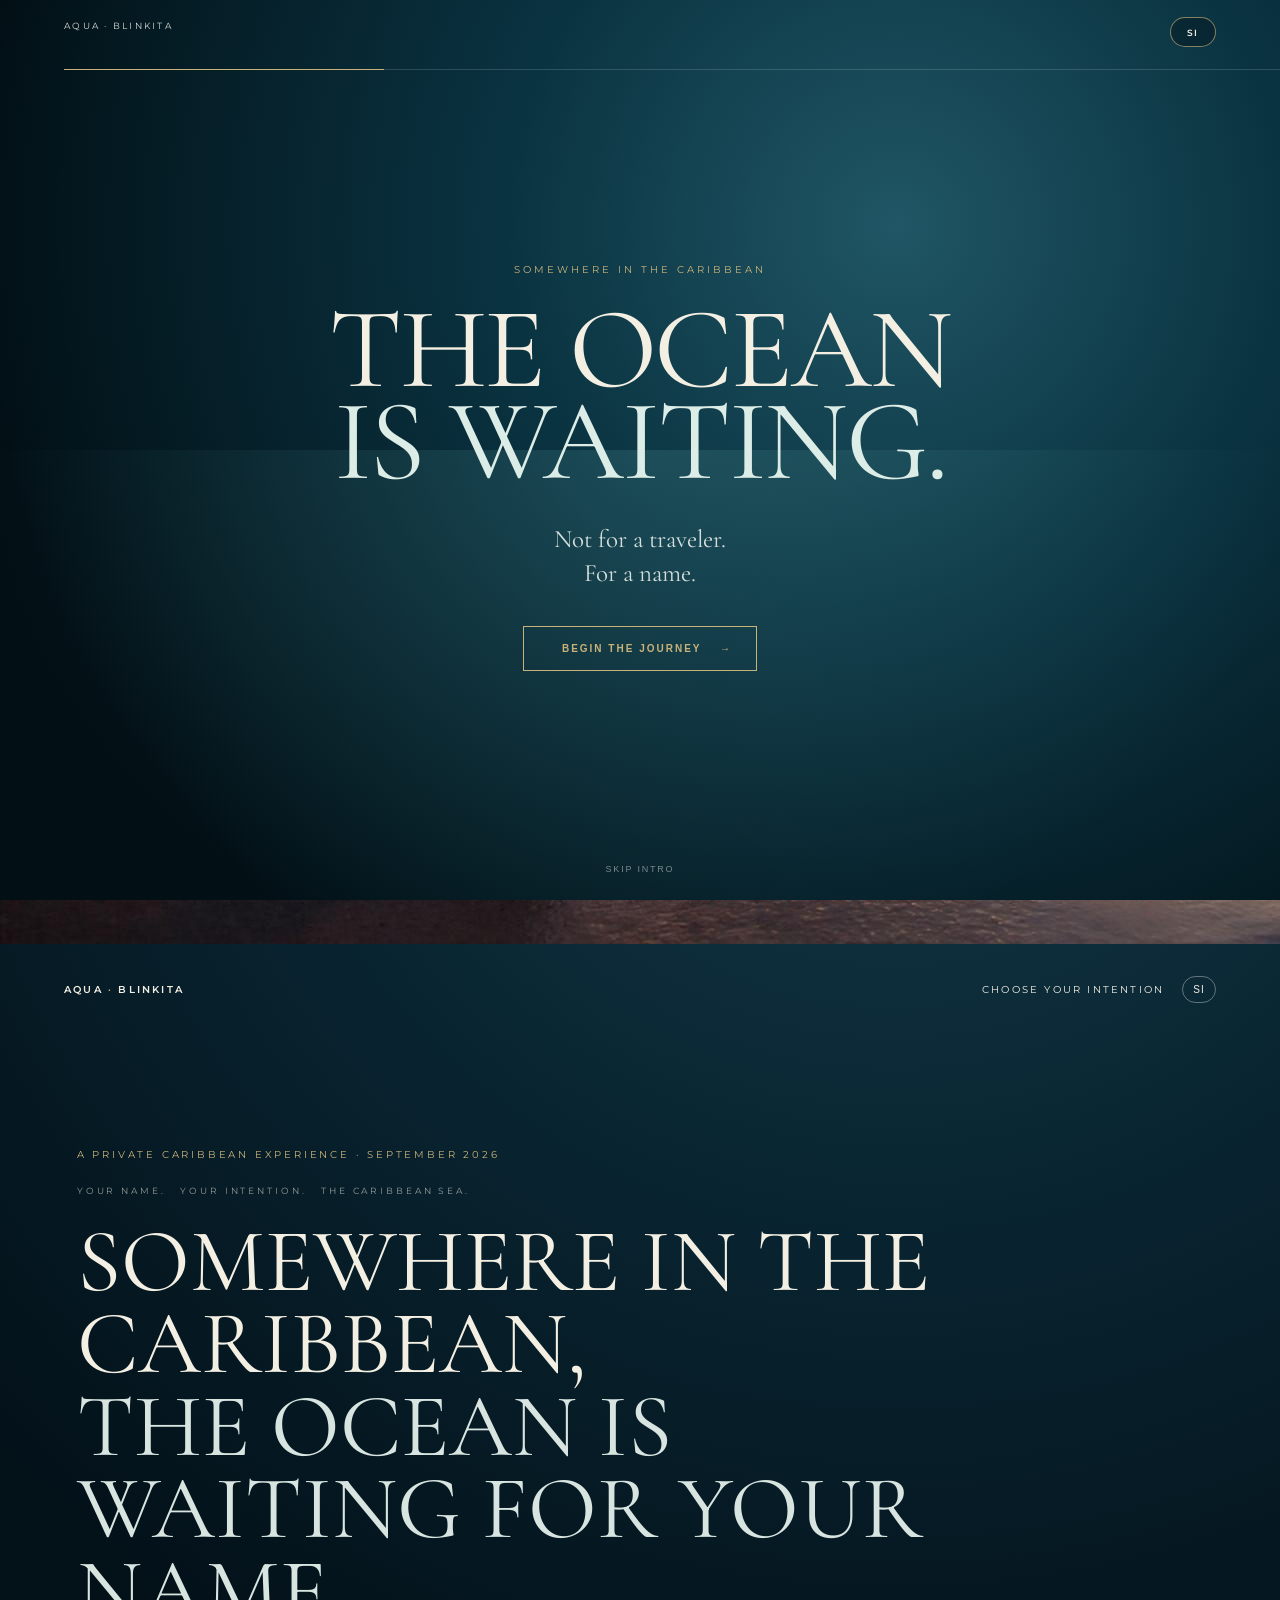
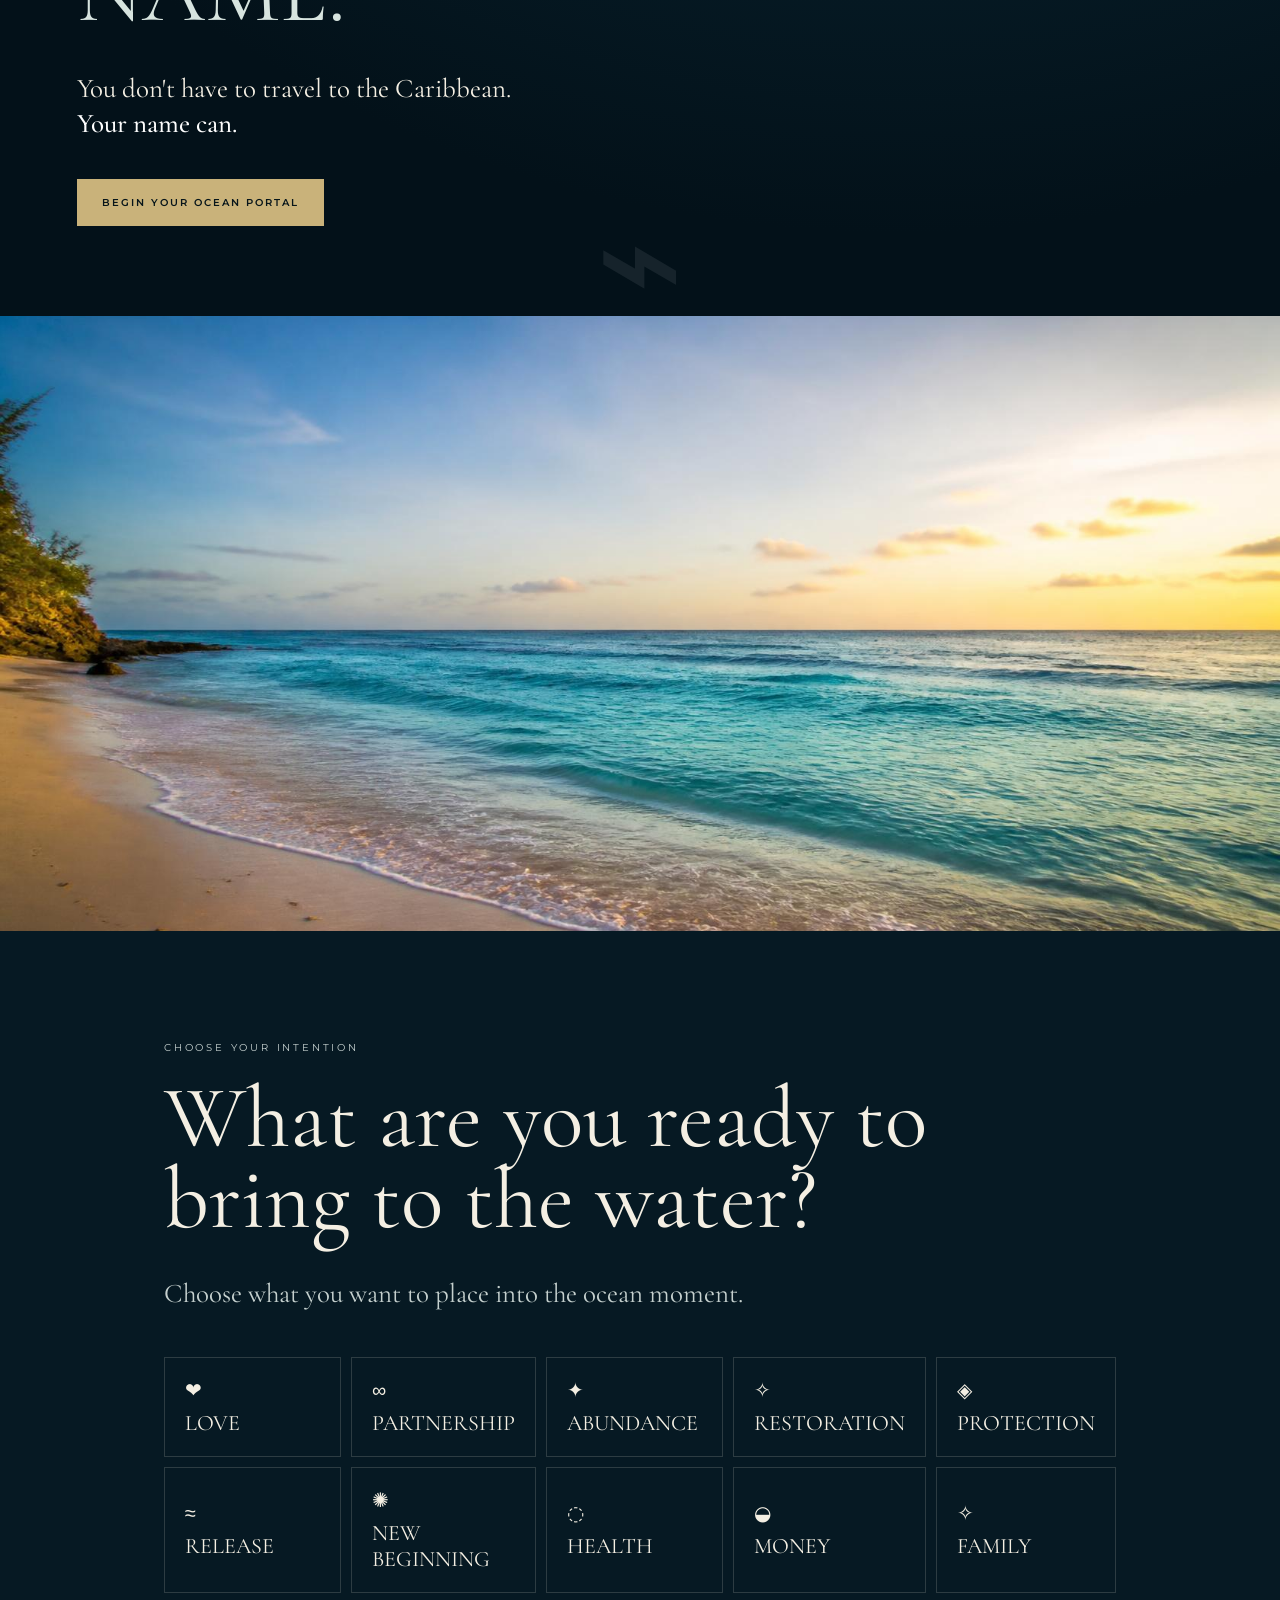
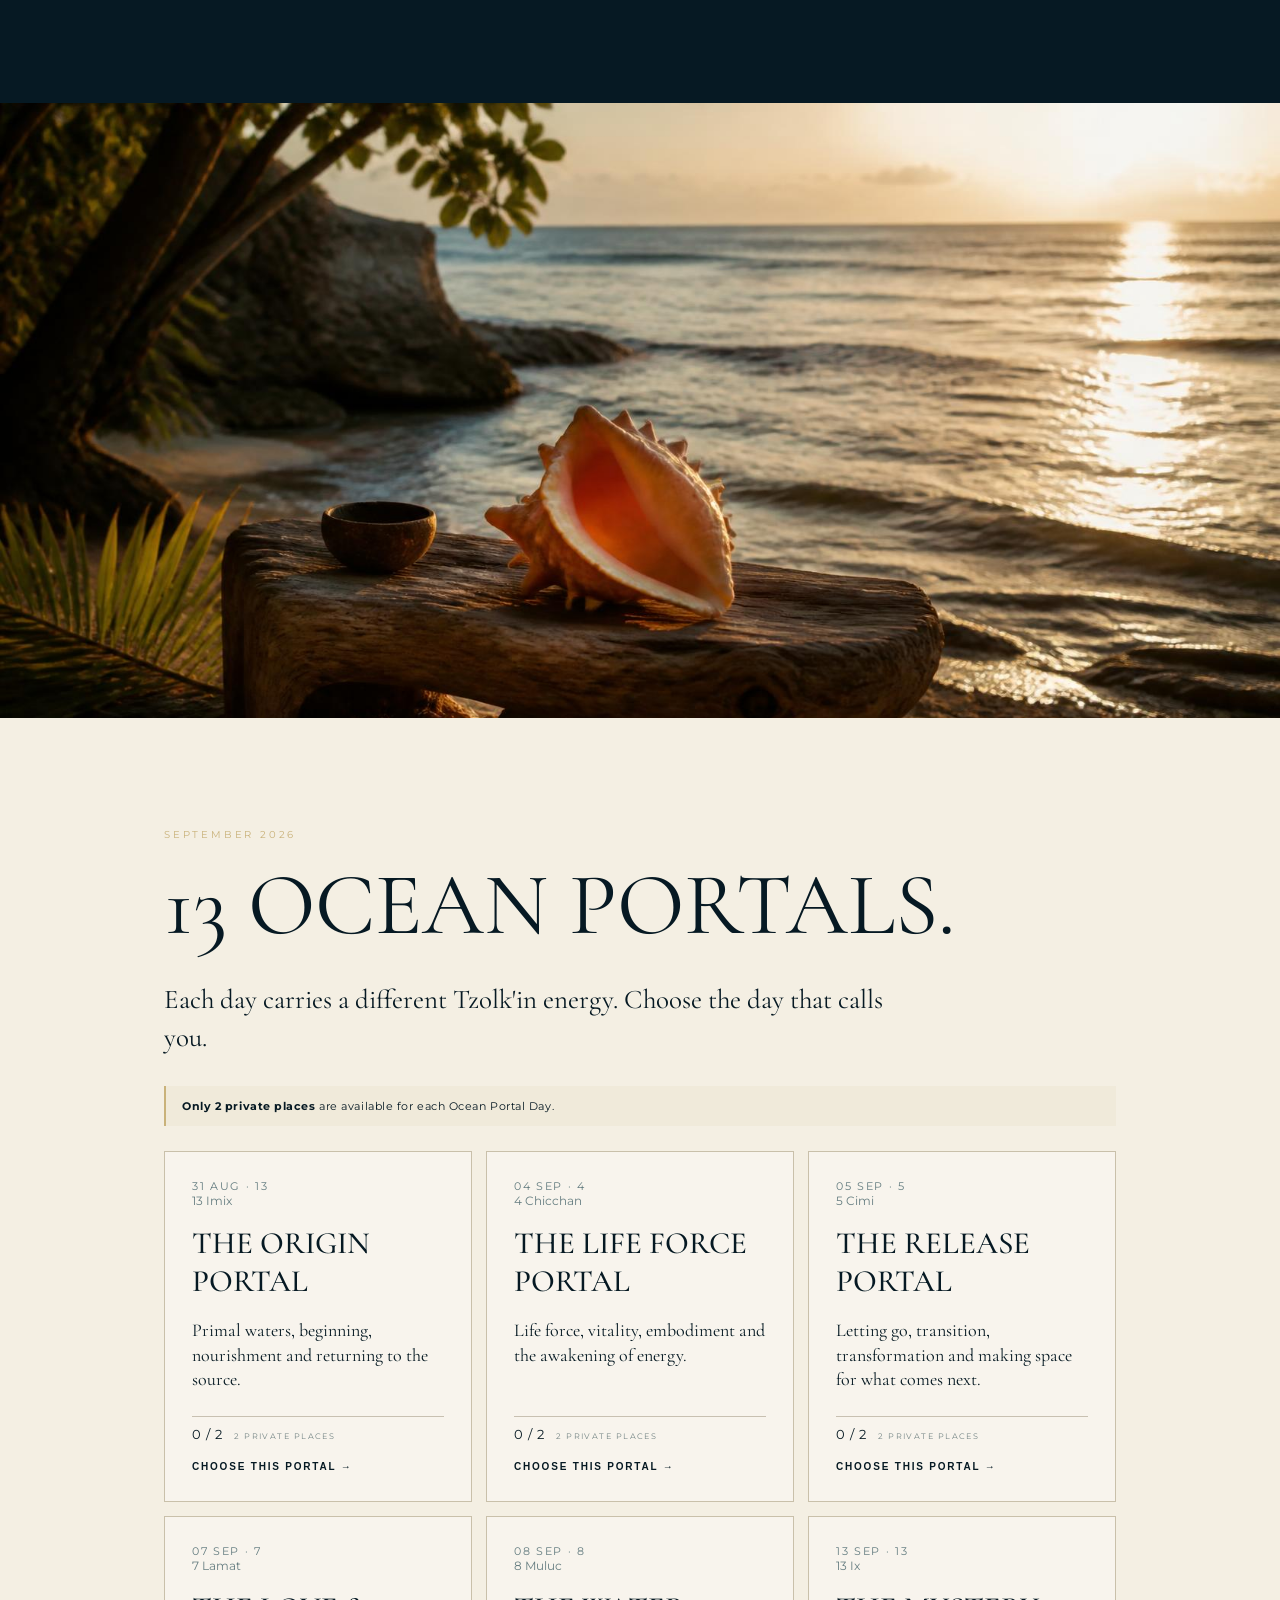
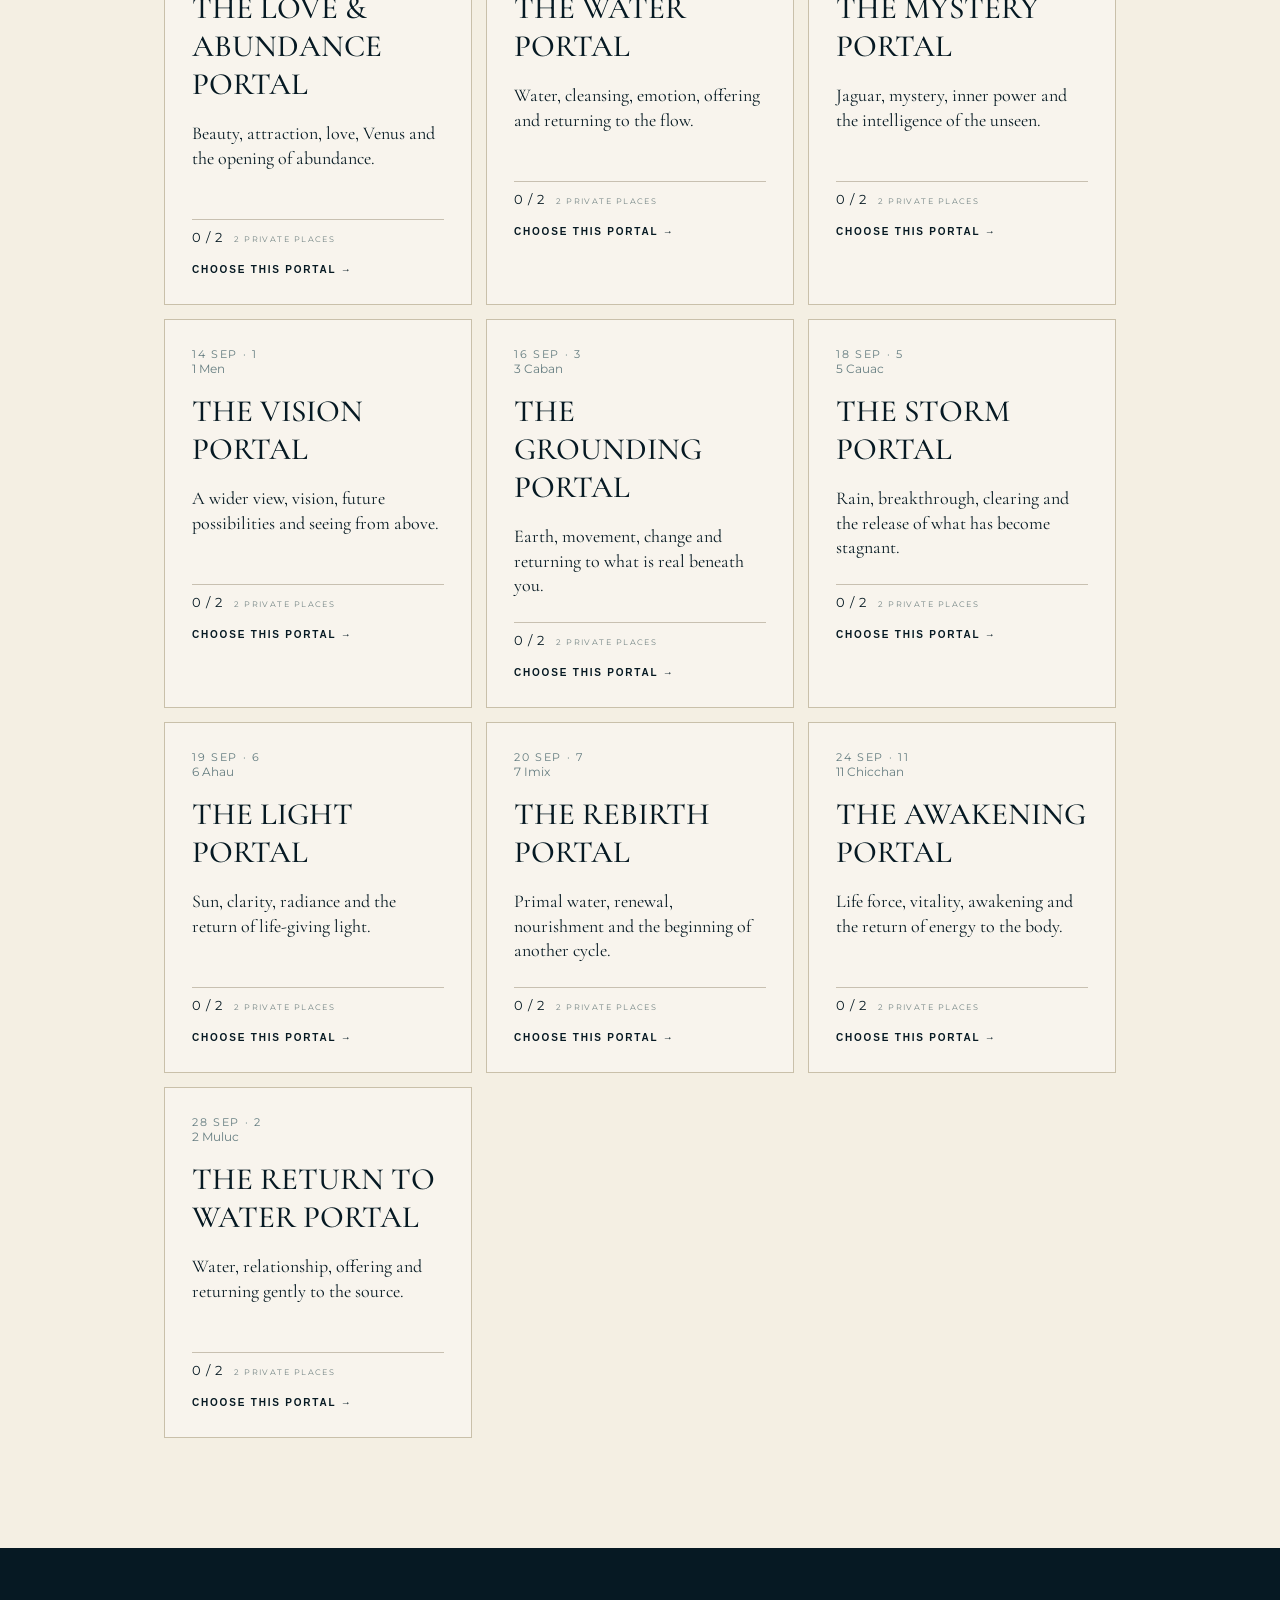
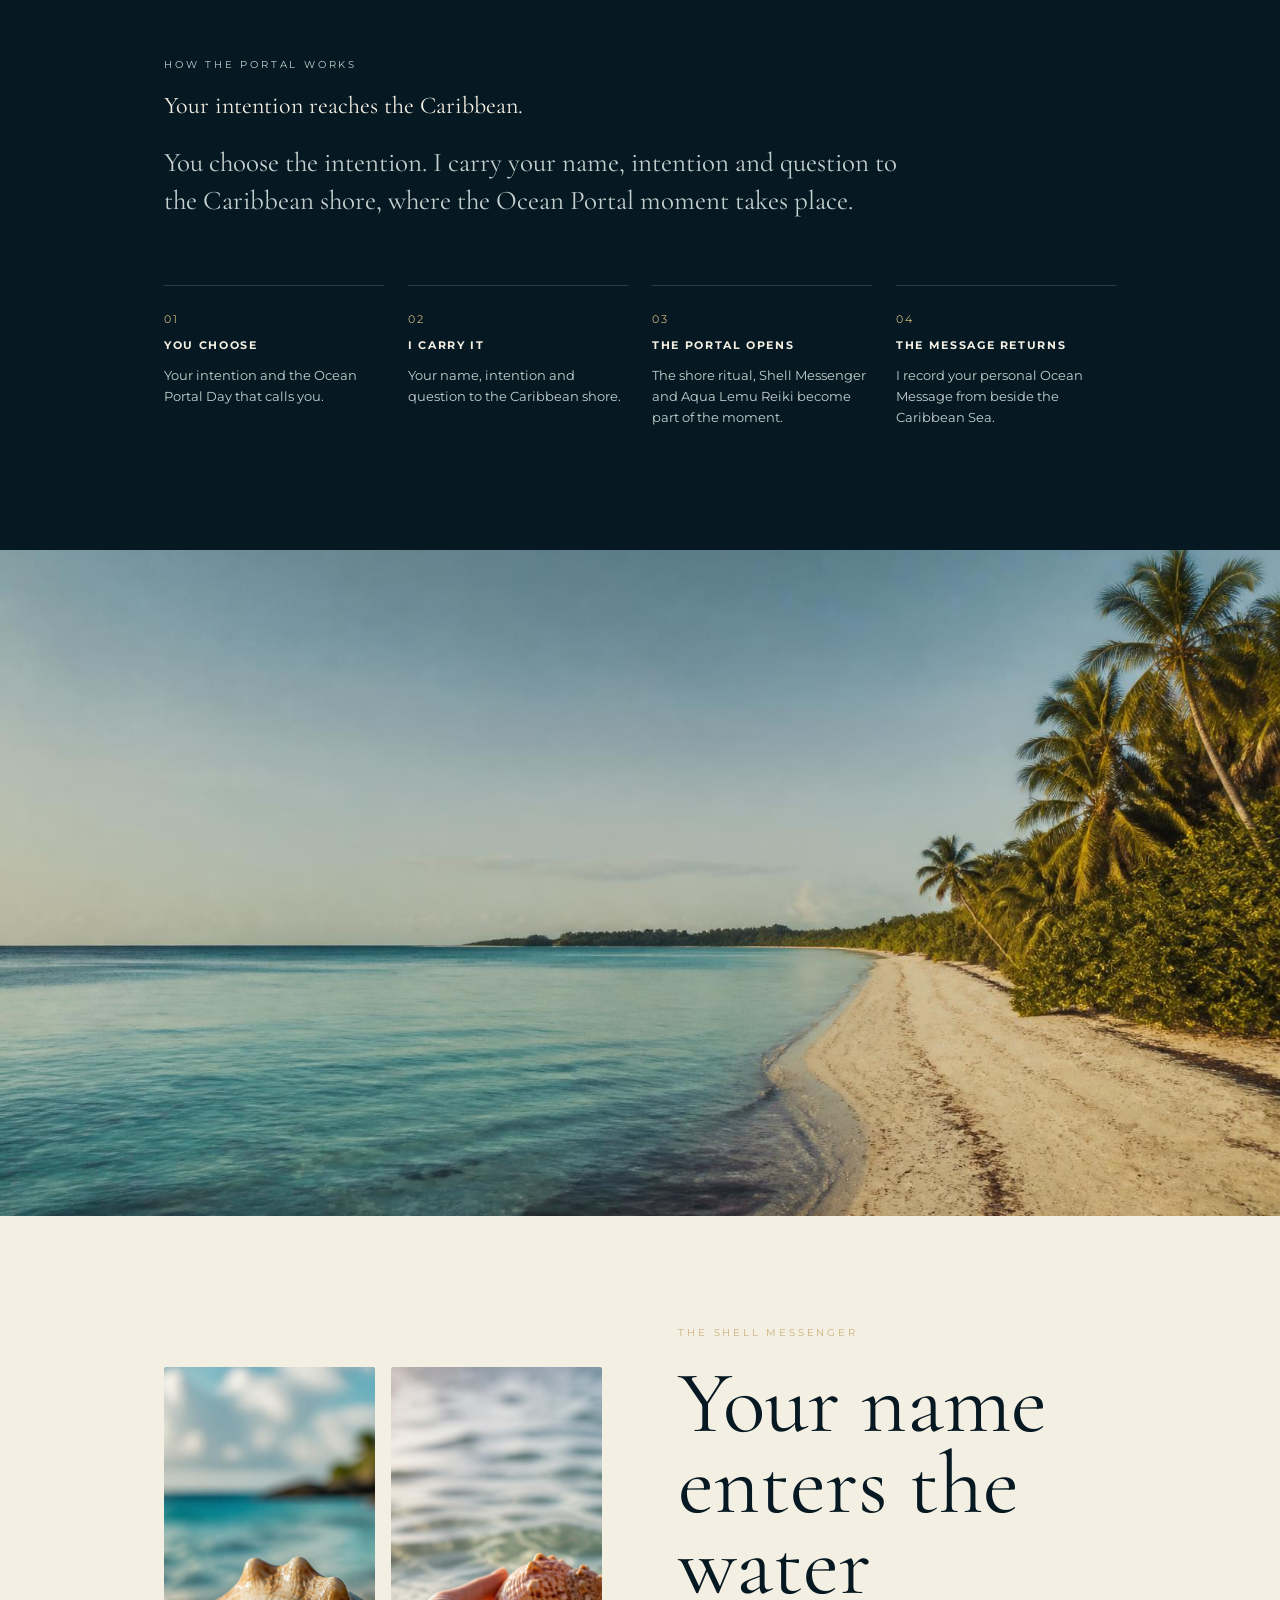
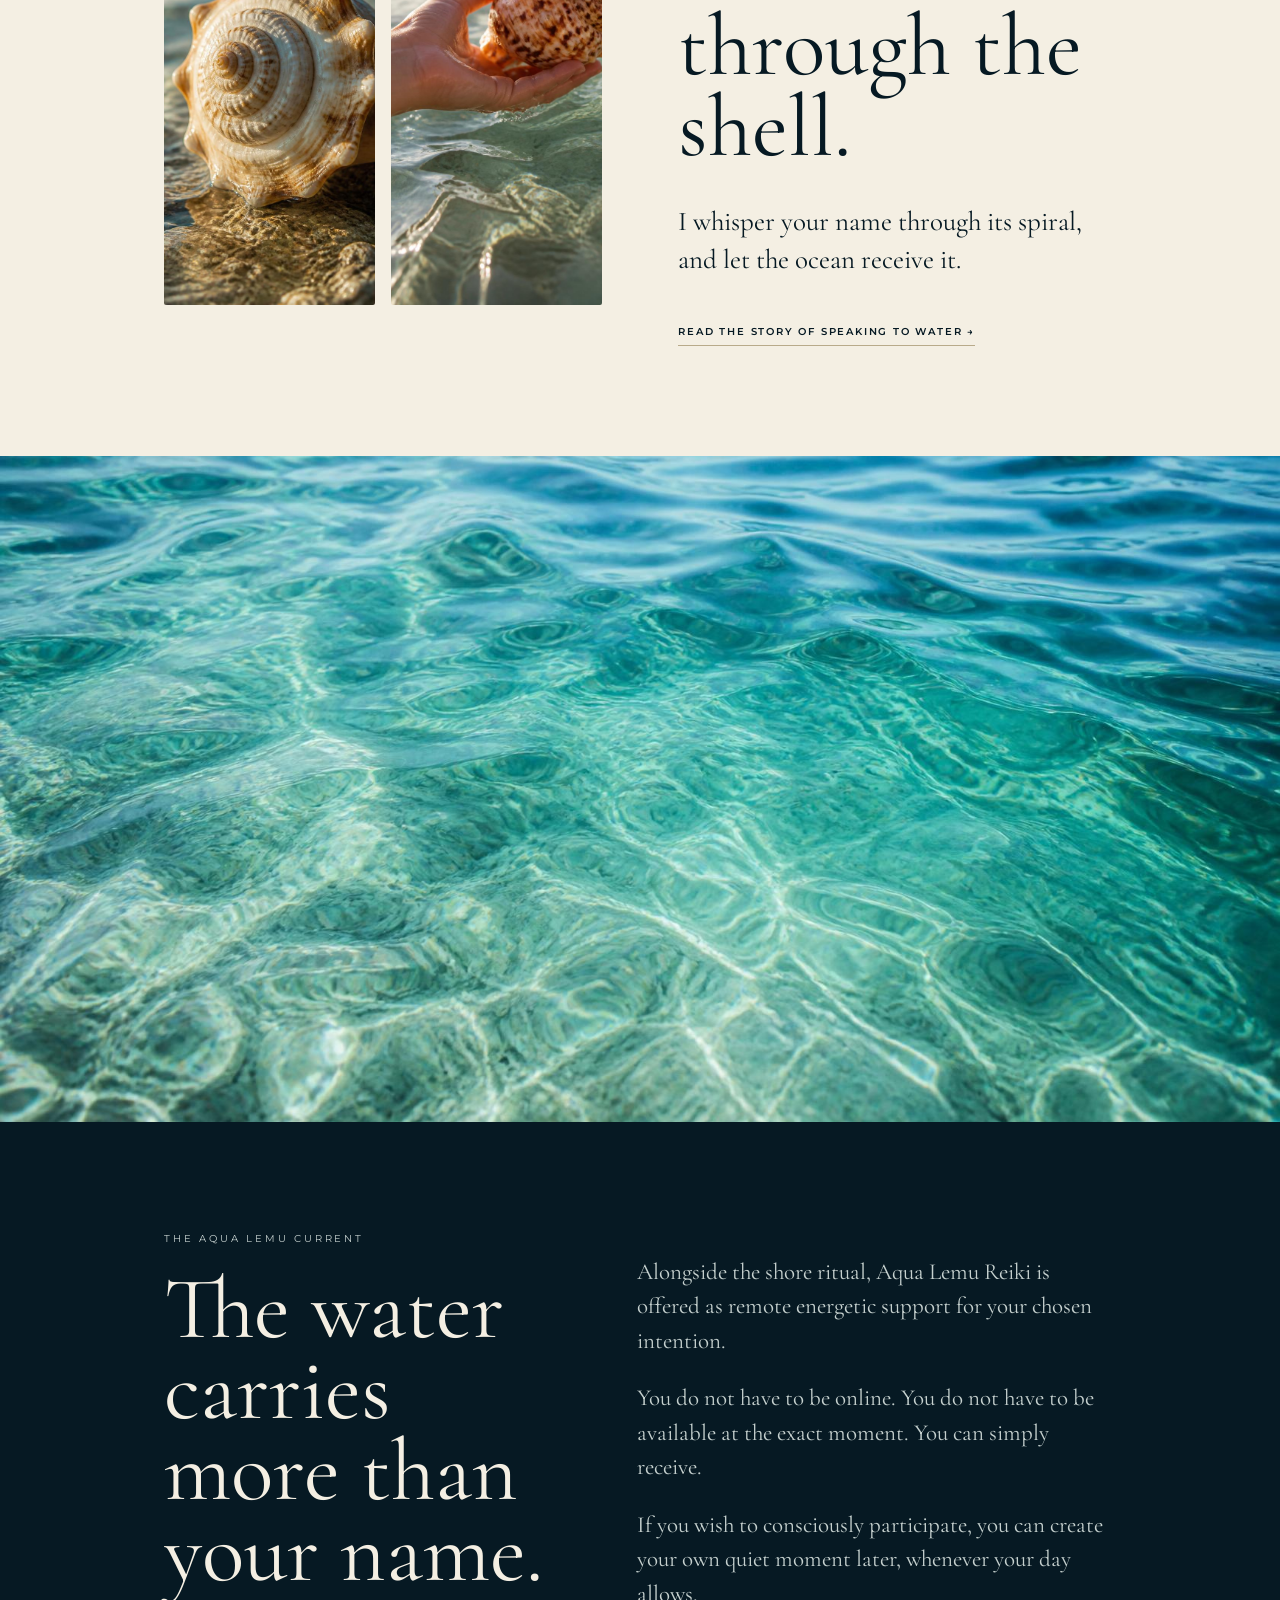
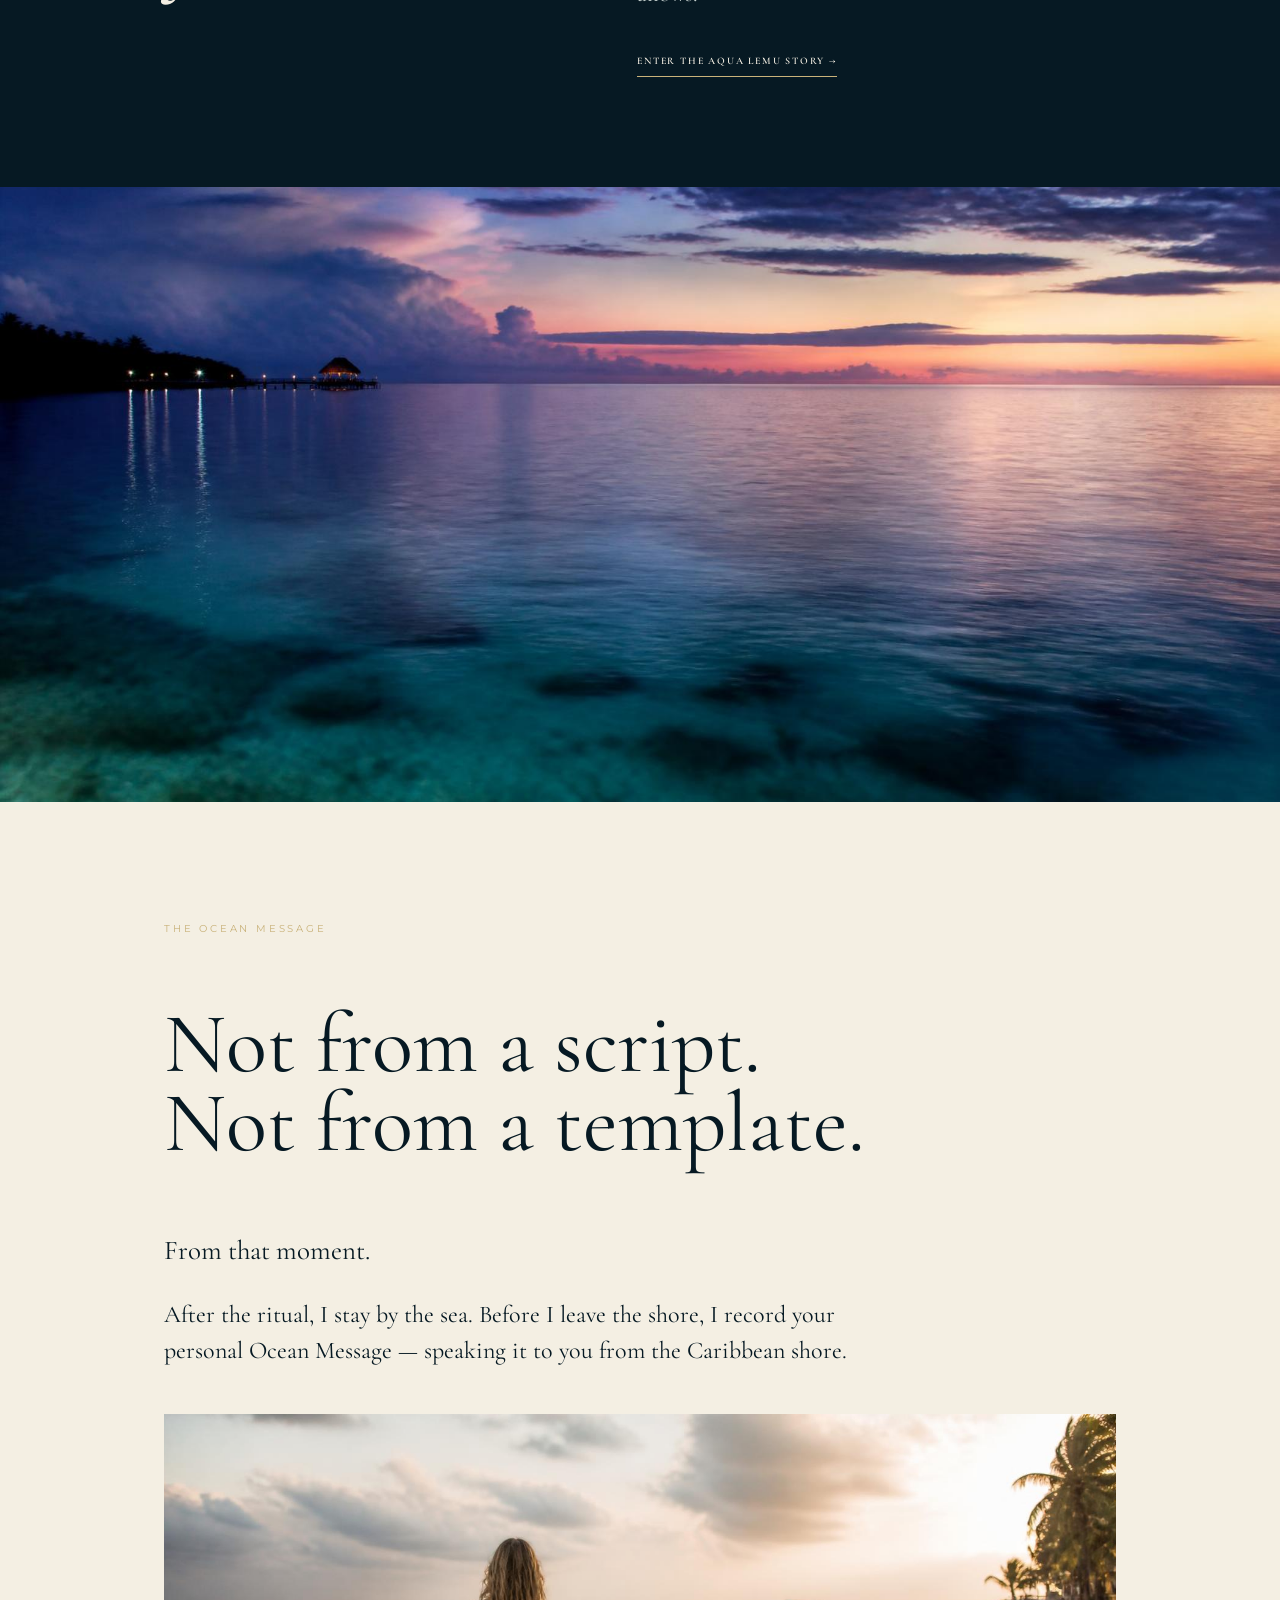
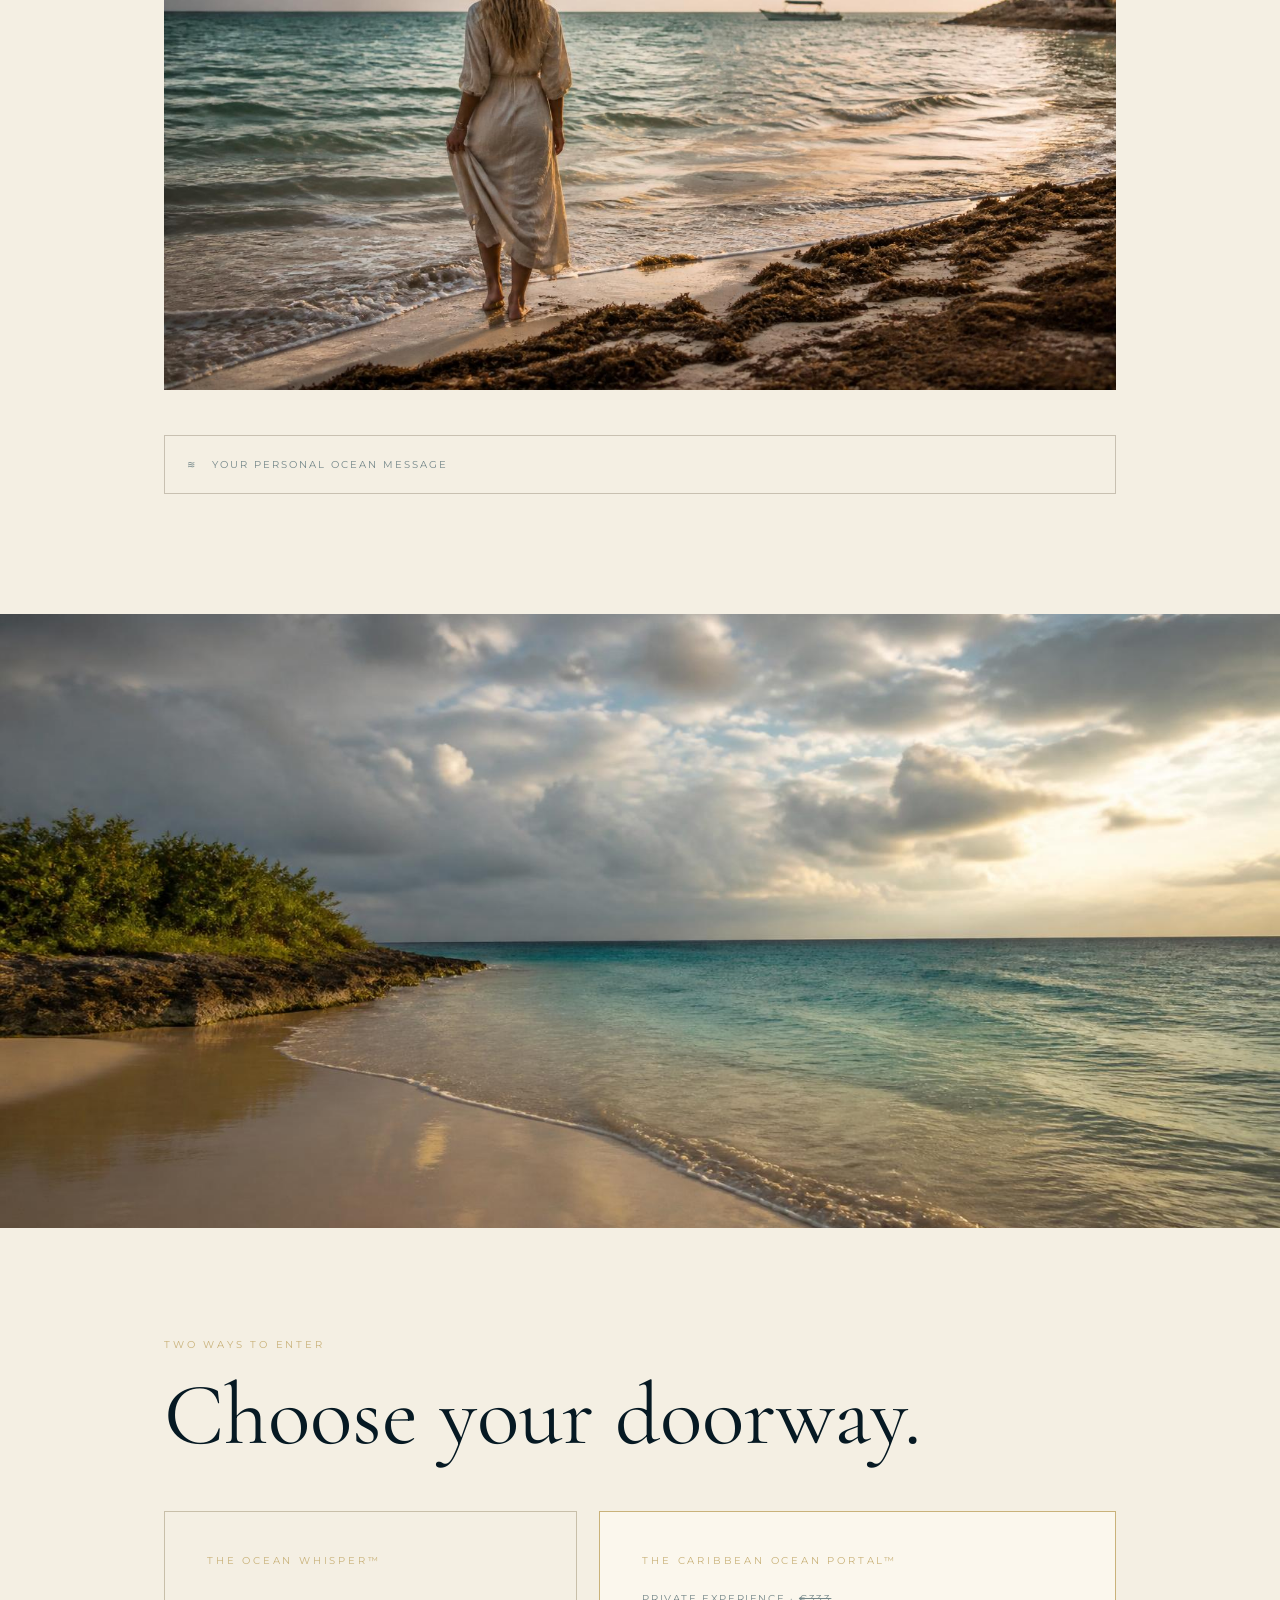
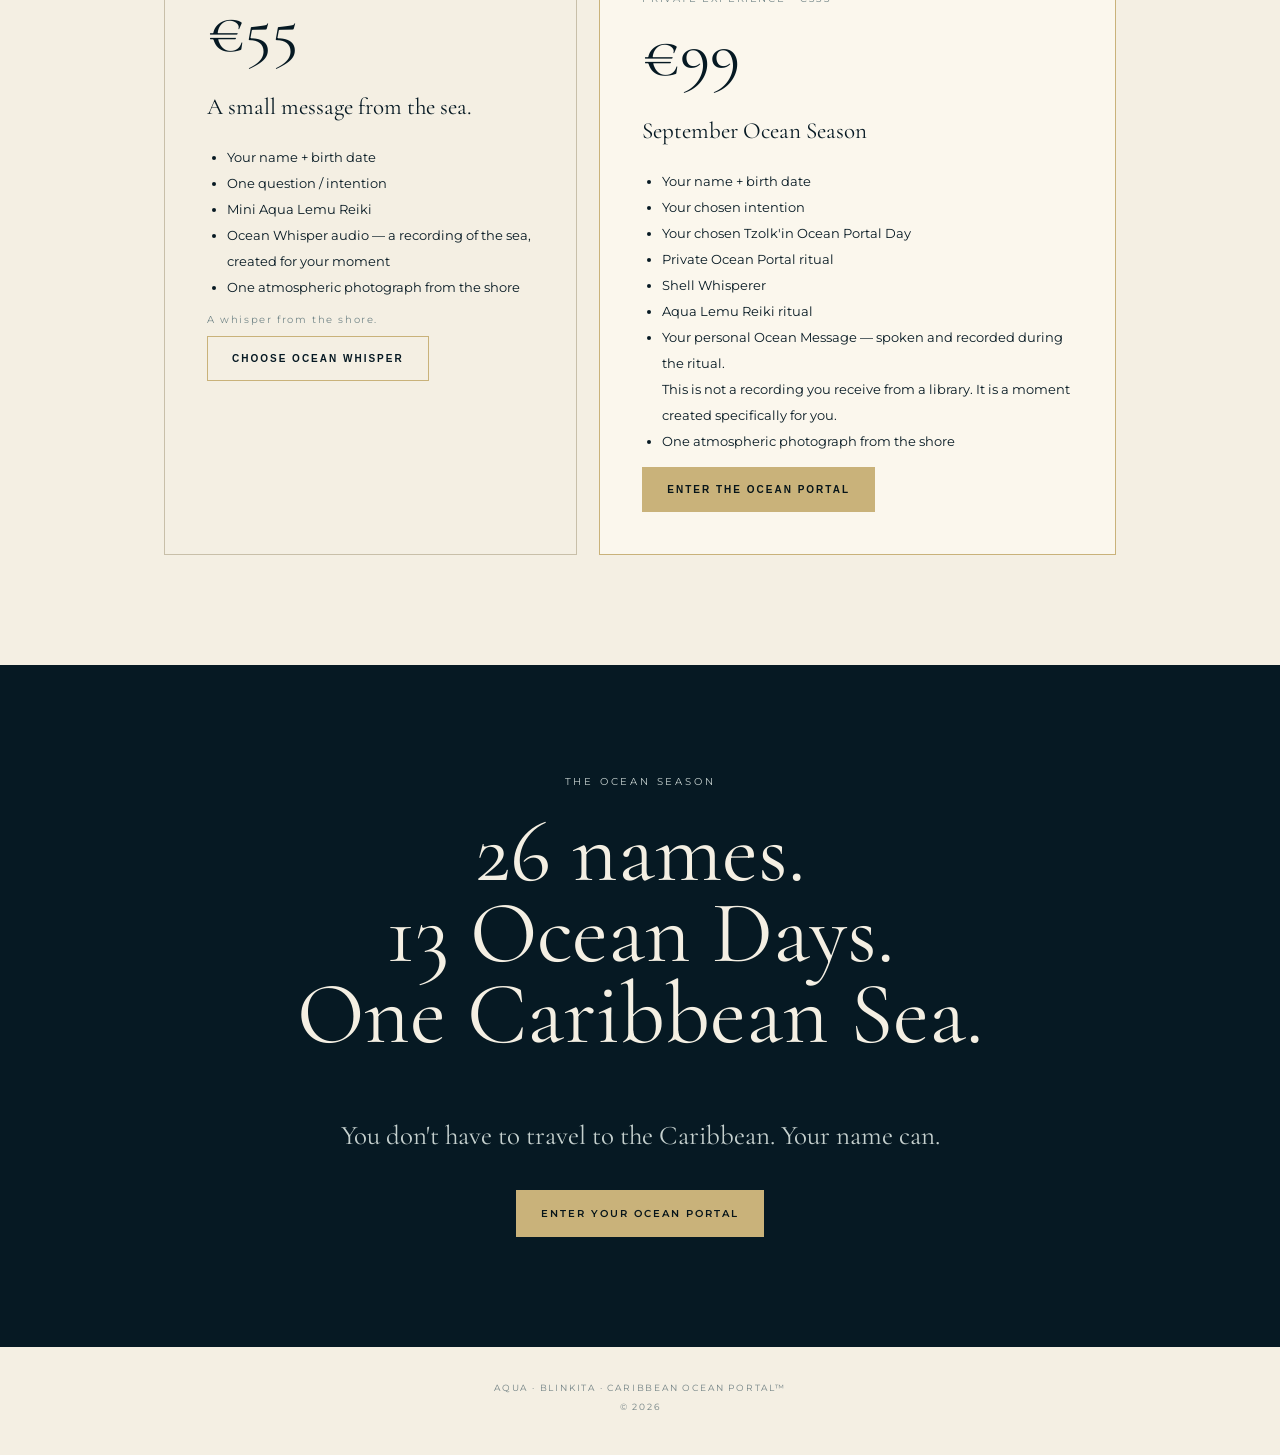
==== index.html @ 71abfd77 "Initial Aqua BLINKITA" ====
﻿<!doctype html>

<html lang="en">
<head>
<meta charset="utf-8">
<meta name="viewport" content="width=device-width,initial-scale=1">

<title>Caribbean Ocean Portal™ — AQUA · BLINKITA</title>

<meta
name="description"
content="A private Caribbean Ocean Portal experience from the Caribbean shore."

>

<link rel="preconnect" href="https://fonts.googleapis.com">
<link rel="preconnect" href="https://fonts.gstatic.com" crossorigin>

<link
  href="https://fonts.googleapis.com/css2?family=Cormorant+Garamond:wght@400;500;600&family=Montserrat:wght@400;500;600&display=swap"
  rel="stylesheet"
>

<link rel="stylesheet" href="style.css">
</head>

<body>

<div class="noise"></div>

<!-- =========================================================
     4-SCREEN PORTAL THRESHOLD
========================================================= -->

<div
  id="threshold"
  class="threshold"
  aria-hidden="false"
>

  <div class="threshold-water"></div>

  <div class="threshold-top">


<span data-i18n="thresholdTop">
  AQUA · BLINKITA
</span>


  </div>

  <!-- LANGUAGE TOGGLE -->

<button
id="thresholdLangToggle"
class="threshold-lang-toggle"
type="button"
aria-label="Switch language"

>


SI


  </button>

  <!-- PROGRESS -->

  <div class="threshold-progress">
    <i></i>
  </div>

  <!-- THRESHOLD STAGE -->

  <main class="threshold-stage">


<!-- SCREEN 1 -->

<section
  class="threshold-slide active"
  data-slide="0"
>

  <p
    class="threshold-kicker"
    data-i18n="threshold1Kicker"
  >
    SOMEWHERE IN THE CARIBBEAN
  </p>

  <h1 data-i18n="threshold1Title">
    THE OCEAN<br>
    <em>IS WAITING.</em>
  </h1>

  <p data-i18n="threshold1Text">
    Not for a traveler.<br>
    For a name.
  </p>

  <button
    class="threshold-next"
    type="button"
  >
    <span data-i18n="threshold1Button">
      BEGIN THE JOURNEY
    </span>

    <span aria-hidden="true">→</span>
  </button>

</section>


<!-- SCREEN 2 -->

<section
  class="threshold-slide"
  data-slide="1"
>

  <p
    class="threshold-kicker"
    data-i18n="threshold2Kicker"
  >
    THE FIRST KEY
  </p>

  <h1 data-i18n="threshold2Title">
    YOUR<br>
    <em>NAME.</em>
  </h1>

  <p data-i18n="threshold2Text">
    Something as simple as a name<br>
    can become a message carried to water.
  </p>

  <label class="threshold-name">

    <span data-i18n="thresholdNameLabel">
      YOUR NAME
    </span>

    <input
      id="thresholdName"
      type="text"
      autocomplete="name"
      placeholder="Enter your name"
      data-i18n-placeholder="thresholdNamePlaceholder"
    >

  </label>

  <button
    class="threshold-next"
    type="button"
  >

    <span data-i18n="threshold2Button">
      CARRY IT TO THE SEA
    </span>

    <span aria-hidden="true">→</span>

  </button>

</section>


<!-- SCREEN 3 -->

<section
  class="threshold-slide"
  data-slide="2"
>

  <p
    class="threshold-kicker"
    data-i18n="threshold3Kicker"
  >
    THE SECOND KEY
  </p>

  <h1 data-i18n="threshold3Title">
    A SHELL.<br>
    <em>A BREATH.</em>
  </h1>

  <p data-i18n="threshold3Text">
    I whisper your name through the spiral,<br>
    then let the Caribbean receive it.
  </p>

  <div
    class="threshold-shell"
    aria-hidden="true"
  >
    ←
  </div>

  <button
    class="threshold-next"
    type="button"
  >

    <span data-i18n="threshold3Button">
      OPEN THE WATER
    </span>

    <span aria-hidden="true">→</span>

  </button>

</section>


<!-- SCREEN 4 -->

<section
  class="threshold-slide"
  data-slide="3"
>

  <p
    class="threshold-kicker"
    data-i18n="threshold4Kicker"
  >
    THE THRESHOLD
  </p>

  <h1 data-i18n="threshold4Title">
    WHAT HAPPENS<br>
    WHEN A NAME<br>
    <em>ENTERS THE OCEAN?</em>
  </h1>

  <p data-i18n="threshold4Text">
    The ritual begins in the Caribbean.<br>
    The water has no borders.
  </p>

  <button
    id="enterPortal"
    class="threshold-enter"
    type="button"
  >

    <span data-i18n="threshold4Button">
      ENTER THE CARIBBEAN OCEAN PORTAL™
    </span>

  </button>

</section>


  </main>

  <!-- BACK -->

<button
id="thresholdBack"
class="threshold-back"
type="button"

>


<span data-i18n="thresholdBack">
  ← BACK
</span>


  </button>

  <!-- SKIP INTRO -->

  <div
    class="threshold-skip"
    style="
      position:absolute;
      left:0;
      right:0;
      bottom:24px;
      z-index:9999;
      pointer-events:auto;
      text-align:center;
    "
  >


<button
  id="skipThreshold"
  type="button"
  data-action="skip-intro"
  style="
    position:relative;
    z-index:10000;
    pointer-events:auto;
    cursor:pointer;
  "
>

  <span data-i18n="thresholdSkip">
    SKIP INTRO
  </span>

</button>


  </div>

</div>

<!-- =========================================================
     HERO
========================================================= -->

<header class="hero" id="home">

  <div class="hero-image">


<img
  src="public/images/0-final-atmospheric1.jpg"
  alt="Caribbean ocean shoreline"
>


  </div>

  <nav>


<div class="brand">
  AQUA <span>·</span> BLINKITA
</div>

<div class="nav-actions">

  <a
    href="#intention"
    data-i18n="navChoose"
  >
    CHOOSE YOUR INTENTION
  </a>

  <button
    id="langToggle"
    class="lang-toggle"
    type="button"
    aria-label="Switch language"
  >
    SI
  </button>

</div>


  </nav>

  <div class="hero-inner">


<p
  class="eyebrow"
  data-i18n="heroEyebrow"
>
  A PRIVATE CARIBBEAN EXPERIENCE · SEPTEMBER 2026
</p>

<p
  class="micro-intro"
  data-i18n="heroMicro"
>
  YOUR NAME. &nbsp; YOUR INTENTION. &nbsp; THE CARIBBEAN SEA.
</p>

<h1 data-i18n="heroTitle">
  SOMEWHERE IN THE CARIBBEAN,
  <br>
  <em>THE OCEAN IS WAITING FOR YOUR NAME.</em>
</h1>

<p
  class="hero-sub"
  data-i18n="heroSub"
>
  You don't have to travel to the Caribbean.
  <br>
  <strong>Your name can.</strong>
</p>

<a
  class="button"
  href="#intention"
  data-i18n="heroButton"
>
  BEGIN YOUR OCEAN PORTAL
</a>


  </div>

  <div class="wave">⌁</div>

</header>

<!-- =========================================================
     CHOOSE INTENTION
========================================================= -->

<div class="section-image full-image">

<img
src="public/images/1-caribbeanshorline.jpg"
alt="Caribbean shoreline"

>

</div>

<section
  id="intention"
  class="choice section-dark"
>

  <div class="section-narrow">


<p
  class="eyebrow"
  data-i18n="intentionEyebrow"
>
  CHOOSE YOUR INTENTION
</p>

<h2 data-i18n="intentionTitle">
  What are you ready to bring to the water?
</h2>

<p
  class="lead"
  data-i18n="intentionLead"
>
  Choose what you want to place into the ocean moment.
</p>

<div
  class="intent-grid"
  id="intentGrid"
></div>

<div
  id="intentionConfirmation"
  class="intention-confirmation"
  hidden
></div>


  </div>

</section>

<!-- =========================================================
     OCEAN PORTAL DAYS
========================================================= -->

<div class="section-image full-image">

<img
src="public/images/2-caribbeanshorline.jpg"
alt="Caribbean shoreline"

>

</div>

<section
  id="portals"
  class="portals section-narrow"
>

  <p
    class="eyebrow"
    data-i18n="portalEyebrow"
  >
    SEPTEMBER 2026
  </p>

  <h2 data-i18n="portalTitle">
    13 OCEAN PORTALS.
  </h2>

  <p
    class="lead"
    data-i18n="portalLead"
  >
    Each day carries a different Tzolk'in energy.
    Choose the day that calls you.
  </p>

  <div class="capacity-note">


<strong data-i18n="capacityStrong">
  Only 2 private places
</strong>

<span data-i18n="capacityText">
  are available for each Ocean Portal Day.
</span>


  </div>

  <div
    id="portalGrid"
    class="portal-grid"
  ></div>

</section>

<!-- =========================================================
     HOW IT WORKS
========================================================= -->

<section class="experience section-dark">

  <div class="section-narrow">


<p
  class="eyebrow"
  data-i18n="howEyebrow"
>
  HOW THE PORTAL WORKS
</p>

<h2 data-i18n="howTitle">
  You stay where you are.
  I go to the Caribbean.
</h2>

<p
  class="lead"
  data-i18n="howLead"
>
  Your name, intention and question become part of a
  private moment beside the Caribbean Sea.
</p>

<div class="steps">

  <div>
    <span>01</span>

    <h3 data-i18n="step1Title">
      YOU CHOOSE
    </h3>

    <p data-i18n="step1Text">
      Your intention and the Ocean Portal Day that calls you.
    </p>
  </div>


  <div>
    <span>02</span>

    <h3 data-i18n="step2Title">
      I CARRY
    </h3>

    <p data-i18n="step2Text">
      Your name, intention and question to the Caribbean shore.
    </p>
  </div>


  <div>
    <span>03</span>

    <h3 data-i18n="step3Title">
      THE PORTAL OPENS
    </h3>

    <p data-i18n="step3Text">
      The shore ritual, Shell Messenger and Aqua Lemu Reiki
      become part of the moment.
    </p>
  </div>


  <div>
    <span>04</span>

    <h3 data-i18n="step4Title">
      THE MESSAGE RETURNS
    </h3>

    <p data-i18n="step4Text">
      I record your personal Ocean Message from the Caribbean shore.
    </p>
  </div>

</div>


  </div>

</section>

<!-- CINEMATIC TRANSITION -->

<div class="section-image cinematic-image">

<img
src="public/images/5-caribbean-shoreline.jpg"
alt="Caribbean shoreline"

>

</div>

<!-- =========================================================
     SHELL
========================================================= -->

<section class="shell section-narrow">

  <div class="shell-gallery">


<img
  src="public/images/3-shell-messenger.jpg"
  alt="Shell Messenger by the Caribbean sea"
>

<img
  src="public/images/4-hand-shell-water.jpg"
  alt="Shell held beside Caribbean water"
>


  </div>

  <div>


<p
  class="eyebrow"
  data-i18n="shellEyebrow"
>
  THE SHELL MESSENGER
</p>

<h2 data-i18n="shellTitle">
  Your name enters the water through the shell.
</h2>

<p
  class="lead"
  data-i18n="shellLead"
>
  I whisper your name through its spiral,
  and let the ocean receive it.
</p>

<a
  href="water.html"
  class="story-link"
  data-i18n="readWater"
>
  READ THE STORY OF SPEAKING TO WATER →
</a>


  </div>

</section>

<!-- WATER CLOSE-UP -->

<div class="section-image cinematic-image">

<img
src="public/images/6-water-close-up.jpg"
alt="Caribbean water close-up"

>

</div>

<!-- =========================================================
     AQUA LEMU
========================================================= -->



<section class="aqua-lemu section-dark">

  <div class="section-narrow aqua-layout">


<div>

  <p
    class="eyebrow"
    data-i18n="aquaEyebrow"
  >
    THE AQUA LEMU CURRENT
  </p>

  <h2 data-i18n="aquaTitle">
    The water carries more than your name.
  </h2>

</div>

<div class="prose">

  <p data-i18n="aquaText1">
    Alongside the shore ritual, Aqua Lemu Reiki is offered
    as remote energetic support for your chosen intention.
  </p>

  <p data-i18n="aquaText2">
    You do not have to be online. You do not have to be
    available at the exact moment. You can simply receive.
  </p>

  <p data-i18n="aquaText3">
    If you wish to consciously participate, you can create
    your own quiet moment later, whenever your day allows.
  </p>

  <a
    href="aqua-lemu.html"
    class="story-link light"
    data-i18n="readAqua"
  >
    ENTER THE AQUA LEMU STORY →
  </a>

</div>


  </div>

</section>

<!-- =========================================================
     MESSAGE
========================================================= -->

<!-- AQUA LEMU IMAGE -->

<div class="section-image full-image">

<img
src="public/images/7-aqua-lemu.jpg"
alt="Aqua Lemu by the Caribbean sea"
>

</div>
<section class="message section-narrow">

  <p
    class="eyebrow"
    data-i18n="messageEyebrow"
  >
    THE OCEAN MESSAGE
  </p>

  <h2 data-i18n="messageTitle">
    Not from a script.
    <br>
    Not from a template.
  </h2>

  <p
    class="lead"
    data-i18n="messageLead"
  >
    From that moment.
  </p>

  <p
    class="message-text"
    data-i18n="messageText"
  >
    After the ritual, I stay by the sea. Before I leave the shore,
    I record your personal Ocean Message — speaking it to you
    from the Caribbean shore.
  </p>

  <div class="message-image">


<img
  src="public/images/8-ocean-message.jpg"
  alt="Caribbean ocean message"
>


  </div>

  <div class="audio-placeholder">


≋ &nbsp;

<span data-i18n="audioLabel">
  YOUR PERSONAL OCEAN MESSAGE
</span>


  </div>

</section>

<!-- =========================================================
     OFFERS
========================================================= -->

<div class="section-image full-image">

<img
src="public/images/9-september-season.jpg"
alt="September Caribbean ocean season"

>

</div>

<section class="offers section-narrow">

  <p
    class="eyebrow"
    data-i18n="offersEyebrow"
  >
    TWO WAYS TO ENTER
  </p>

  <h2 data-i18n="offersTitle">
    Choose your doorway.
  </h2>

  <div class="offer-grid">


<!-- WHISPER -->

<article class="offer whisper">

  <p
    class="eyebrow"
    data-i18n="whisperEyebrow"
  >
    THE OCEAN WHISPER™
  </p>

  <h3>€55</h3>

  <p
    class="tag"
    data-i18n="whisperTag"
  >
    A small message from the sea.
  </p>

  <ul>

    <li data-i18n="whisper1">
      Your name + birth date
    </li>

    <li data-i18n="whisper2">
      One question / intention
    </li>

    <li data-i18n="whisper3">
      Mini Aqua Lemu Reiki
    </li>

    <li data-i18n="whisper4">
      Ocean Whisper audio
    </li>

    <li data-i18n="whisper5">
      One photograph from the shore
    </li>

  </ul>

  <p
    class="muted"
    data-i18n="whisperMuted"
  >
    A whisper from the shore.
  </p>

  <button
    class="button secondary"
    data-offer="whisper"
    type="button"
    data-i18n="whisperButton"
  >
    CHOOSE OCEAN WHISPER
  </button>

</article>


<!-- PORTAL -->

<article class="offer portal">

  <p
    class="eyebrow"
    data-i18n="portalOfferEyebrow"
  >
    THE CARIBBEAN OCEAN PORTAL™
  </p>

  <div
    class="regular"
    data-i18n="portalOfferRegularLabel"
  >
    PRIVATE EXPERIENCE · <s data-i18n="portalOfferRegularPrice">€333</s>
  </div>

  <h3>€99</h3>

  <p
    class="tag"
    data-i18n="portalOfferTag"
  >
    September Ocean Season
  </p>

  <ul>

    <li data-i18n="portal1">
      Your name + birth date
    </li>

    <li data-i18n="portal2">
      Your chosen intention
    </li>

    <li data-i18n="portal3">
      Your chosen Tzolk'in Ocean Portal Day
    </li>

    <li data-i18n="portal4">
      Private Ocean Portal ritual
    </li>

    <li data-i18n="portal5">
      Shell Messenger
    </li>

    <li data-i18n="portal6">
      Aqua Lemu Reiki ritual
    </li>

    <li data-i18n="portal7">
      Personal Ocean Message recorded beside the sea
    </li>

    <li data-i18n="portal8">
      Photograph from the shore
    </li>

  </ul>

  <button
    class="button"
    data-offer="portal"
    type="button"
    data-i18n="portalButton"
  >
    ENTER THE OCEAN PORTAL
  </button>

</article>


  </div>

</section>

<!-- =========================================================
     FINAL
========================================================= -->

<section class="final section-dark">

  <div class="section-narrow">


<p
  class="eyebrow"
  data-i18n="finalEyebrow"
>
  THE OCEAN SEASON
</p>

<h2 data-i18n="finalTitle">
  26 names.
  <br>
  13 Ocean Days.
  <br>
  One Caribbean Sea.
</h2>

<p
  class="lead"
  data-i18n="finalLead"
>
  You don't have to travel to the Caribbean.
  Your name can.
</p>

<a
  class="button"
  href="#intention"
  data-i18n="finalButton"
>
  ENTER YOUR OCEAN PORTAL
</a>


  </div>

</section>

<!-- =========================================================
     BOOKING MODAL
========================================================= -->

<div
  id="modal"
  class="modal"
  aria-hidden="true"
>

  <div class="modal-card">


<button
  class="close"
  id="close"
  type="button"
  aria-label="Close"
>
  ×
</button>

<p
  class="eyebrow"
  data-i18n="entryEyebrow"
>
  YOUR OCEAN ENTRY
</p>

<h2 id="modalTitle">
  Caribbean Ocean Portal™
</h2>

<p id="modalIntro"></p>

<div
  id="selectedPortal"
  class="selected-portal"
  hidden
></div>

<form id="bookingForm">

  <label>

    <span data-i18n="nameLabel">
      Name
    </span>

    <input
      name="name"
      required
    >

  </label>


  <label>

    <span data-i18n="emailLabel">
      Email
    </span>

    <input
      type="email"
      name="email"
      required
    >

  </label>


  <label>

    <span data-i18n="birthLabel">
      Birth date
    </span>

    <input
      type="date"
      name="birthDate"
      required
    >

  </label>


  <label>

    <span data-i18n="intentionLabel">
      Intention
    </span>

    <select
      name="intention"
      id="intentionSelect"
      required
    ></select>

  </label>


  <label id="dayWrap">

    <span data-i18n="dayLabel">
      Ocean Portal Day
    </span>

    <select
      name="oceanDay"
      id="daySelect"
    ></select>

  </label>


  <label>

    <span data-i18n="questionLabel">
      Question / message
    </span>

    <textarea
      name="question"
      rows="4"
    ></textarea>

    <small
      class="question-hint"
      data-i18n="questionHint"
    >
      The more open and precise your question,
      the more space it creates for reflection and listening.
    </small>

  </label>


  <div class="payment-choice">

    <button
      class="button"
      type="submit"
      data-i18n="paypalButton"
    >
      CONTINUE TO PAYPAL
    </button>

    <button
      class="button secondary"
      type="button"
      id="bankButton"
      data-i18n="bankButton"
    >
      RESERVE BY BANK TRANSFER
    </button>

  </div>


  <div
    id="bankDetails"
    class="bank-details"
    hidden
  ></div>


  <p
    class="form-note"
    data-i18n="holdNote"
  >
    Your place is counted only when you confirm your reservation
    by clicking a payment or reservation button.
  </p>

</form>


  </div>

</div>

<!-- =========================================================
     FOOTER
========================================================= -->

<footer>

AQUA · BLINKITA · CARIBBEAN OCEAN PORTAL™

  <br>

<span>© 2026</span>

</footer>

<!-- =========================================================
     SCRIPTS
========================================================= -->

<script src="data/ocean-days.js"></script>

<script src="app.js"></script>

<!-- =========================================================
     THRESHOLD SAFETY HANDLER
========================================================= -->

<script>

(function(){

  function ready(){

    const threshold =
      document.getElementById('threshold');

    const skip =
      document.getElementById('skipThreshold');

    const language =
      document.getElementById('thresholdLangToggle');


    if(skip && threshold){

      skip.onclick = function(){

        threshold.classList.add('leaving');

        threshold.setAttribute(
          'aria-hidden',
          'true'
        );

        document.body.classList.remove(
          'portal-lock'
        );

        setTimeout(function(){

          threshold.style.display =
            'none';

        }, 850);

      };

    }


    if(language){

      language.setAttribute(
        'aria-label',
        'Switch between English and Slovenian'
      );

    }

  }


  if(
    document.readyState === 'loading'
  ){

    document.addEventListener(
      'DOMContentLoaded',
      ready,
      {
        once:true
      }
    );

  }else{

    ready();

  }

})();

</script>

</body>
</html>
---- style.css ----
:root{
  --navy:#061923;
  --deep:#031119;
  --ivory:#f4efe3;
  --muted:#b7c2c1;
  --gold:#c9b27a;
  --sea:#5ca5a8;
  --foam:#dcece6;
  --line:rgba(244,239,227,.16);
}

*{
  box-sizing:border-box;
}

html{
  scroll-behavior:smooth;
}

body{
  margin:0;
  background:var(--ivory);
  color:var(--navy);
  font-family:Montserrat,Arial,sans-serif;
}

body.portal-lock{
  overflow:hidden;
}

.noise{
  position:fixed;
  inset:0;
  pointer-events:none;
  opacity:.025;
  background-image:url("data:image/svg+xml,%3Csvg viewBox='0 0 120 120' xmlns='http://www.w3.org/2000/svg'%3E%3Cfilter id='n'%3E%3CfeTurbulence type='fractalNoise' baseFrequency='.8' numOctaves='4' stitchTiles='stitch'/%3E%3C/filter%3E%3Crect width='100%25' height='100%25' filter='url(%23n)'/%3E%3C/svg%3E");
}


/* =========================================================
   THRESHOLD
========================================================= */

.threshold{
  position:fixed;
  inset:0;
  z-index:100;
  background:
    radial-gradient(
      circle at 70% 25%,
      #205665 0,
      #0a3341 35%,
      #021016 82%
    );
  color:var(--ivory);
  overflow:hidden;
  transition:opacity .8s,transform .8s;
}

.threshold.leaving{
  opacity:0;
  transform:scale(1.035);
  pointer-events:none;
}

.threshold-water{
  position:absolute;
  inset:50% -10% -20%;
  background:
    radial-gradient(
      ellipse at 50% 0,
      rgba(92,165,168,.2),
      transparent 60%
    );
  animation:water 7s ease-in-out infinite;
}

.threshold-top{
  position:absolute;
  top:26px;
  left:5vw;
  right:5vw;

  display:flex;
  justify-content:space-between;
  align-items:center;

  padding-right:65px;

  font-size:9px;
  letter-spacing:.25em;
  color:#d8dcd4;

  z-index:110;
}

/* =========================================================
   THRESHOLD LANGUAGE TOGGLE
========================================================= */

.threshold-lang-toggle{
  position:absolute;
  top:20px;
  right:5vw;
  z-index:120;

  min-width:42px;
  padding:7px 11px;

  border:1px solid rgba(255,255,255,.35);
  border-radius:999px;

  background:rgba(3,17,25,.25);
  color:var(--ivory);

  font-family:Montserrat,Arial,sans-serif;
  font-size:9px;
  font-weight:600;
  letter-spacing:.14em;

  cursor:pointer;

  backdrop-filter:blur(8px);

  transition:
    background .25s ease,
    border-color .25s ease,
    transform .25s ease;
}

.threshold-lang-toggle:hover{
  background:rgba(201,178,122,.15);
  border-color:var(--gold);
  transform:translateY(-1px);
}

.threshold-lang-toggle:focus-visible{
  outline:1px solid var(--gold);
  outline-offset:3px;
}

.threshold-progress{
  position:absolute;
  top:58px;
  left:5vw;
  right:5vw;
  height:1px;
  background:rgba(255,255,255,.15);
}

.threshold-progress i{
  display:block;
  width:25%;
  height:100%;
  background:var(--gold);
  transition:.5s;
}

.threshold-stage{
  height:100%;
  display:grid;
  place-items:center;
  text-align:center;
  padding:80px 7vw;
}

.threshold-slide{
  display:none;
  max-width:900px;
  animation:rise .8s ease both;
}

.threshold-slide.active{
  display:block;
}

.threshold-kicker{
  font-size:10px;
  letter-spacing:.3em;
  color:var(--gold);
  margin-bottom:28px;
}

.threshold-slide h1{
  font:
    400 clamp(58px,9vw,125px)/.8
    "Cormorant Garamond",
    serif;
  margin:0;
  letter-spacing:-.02em;
}

.threshold-slide h1 em{
  font-style:normal;
  color:var(--foam);
}

.threshold-slide>p:not(.threshold-kicker){
  font:
    400 25px/1.35
    "Cormorant Garamond",
    serif;
  color:#d4dfdc;
  margin:35px 0;
}

.threshold-next,
.threshold-enter{
  border:1px solid var(--gold);
  background:transparent;
  color:var(--ivory);
  padding:16px 24px;
  font-size:10px;
  letter-spacing:.2em;
  font-weight:600;
  cursor:pointer;
}

.threshold-enter{
  background:var(--gold);
  color:#07151a;
}

.threshold-next span{
  color:var(--gold);
  padding-left:14px;
}

.threshold-name{
  display:block;
  max-width:370px;
  margin:0 auto 25px;
  text-align:left;
  font-size:9px;
  letter-spacing:.18em;
  color:var(--gold);
}

.threshold-name input{
  display:block;
  width:100%;
  margin-top:8px;
  padding:14px 2px;
  border:0;
  border-bottom:1px solid rgba(255,255,255,.4);
  background:transparent;
  color:white;
  font:22px "Cormorant Garamond",serif;
  outline:none;
}

.threshold-name input::placeholder{
  color:rgba(255,255,255,.4);
}

.threshold-shell{
  font:130px "Cormorant Garamond",serif;
  color:#b9cfc9;
  margin:-10px 0 15px;
  transform:rotate(-12deg);
  animation:float 4s ease-in-out infinite;
}

.threshold-back{
  position:absolute;
  bottom:28px;
  left:5vw;
  border:0;
  background:none;
  color:rgba(255,255,255,.65);
  font-size:9px;
  letter-spacing:.2em;
  cursor:pointer;
}

.threshold-skip{
  position:absolute;
  right:5vw;
  bottom:28px;
}

.threshold-skip button{
  border:0;
  background:none;
  color:rgba(255,255,255,.45);
  font-size:9px;
  letter-spacing:.2em;
  cursor:pointer;
}


/* =========================================================
   NAV / HERO
========================================================= */

.hero{
  min-height:94vh;
  background:
    radial-gradient(
      circle at 70% 30%,
      #173d4a 0,
      #092532 38%,
      #031119 78%
    );
  color:var(--ivory);
  position:relative;
  overflow:hidden;
}

nav{
  display:flex;
  justify-content:space-between;
  align-items:center;
  padding:28px 5vw;
  font-size:10px;
  letter-spacing:.22em;
}

nav a{
  color:var(--ivory);
  text-decoration:none;
}

.brand{
  font-weight:600;
}

.brand span{
  color:var(--gold);
}

.nav-actions{
  display:flex;
  align-items:center;
  gap:18px;
}

.lang-toggle{
  background:transparent;
  border:1px solid rgba(255,255,255,.35);
  color:inherit;
  padding:7px 10px;
  border-radius:999px;
  letter-spacing:.12em;
  font-size:10px;
  cursor:pointer;
}

.hero-inner{
  max-width:1050px;
  padding:13vh 6vw 10vh;
}

.eyebrow{
  font-size:10px;
  letter-spacing:.28em;
  text-transform:uppercase;
  color:var(--gold);
  margin:0 0 24px;
}

.micro-intro{
  font-size:9px;
  letter-spacing:.32em;
  color:rgba(244,239,227,.6);
  margin:0 0 25px;
}

.hero h1,
.section-narrow h2,
.message h2{
  font-family:"Cormorant Garamond",serif;
  font-weight:400;
  line-height:.92;
}

.hero h1{
  font-size:clamp(45px,7vw,92px);
  margin:0;
  max-width:1050px;
}

.hero h1 em{
  font-style:normal;
  color:#d7e4df;
}

.hero-sub{
  font-family:"Cormorant Garamond",serif;
  font-size:27px;
  line-height:1.3;
  margin:38px 0;
}

.hero-sub strong{
  color:#fff;
  font-weight:500;
}

.button{
  display:inline-block;
  border:1px solid var(--gold);
  background:var(--gold);
  color:#07151a;
  padding:16px 24px;
  font-size:10px;
  letter-spacing:.2em;
  text-decoration:none;
  font-weight:600;
  cursor:pointer;
}

.button.secondary{
  background:transparent;
  color:var(--navy);
}

.wave{
  position:absolute;
  bottom:-35px;
  left:0;
  right:0;
  text-align:center;
  font-size:150px;
  color:rgba(255,255,255,.08);
}


/* =========================================================
   GENERAL
========================================================= */

section{
  padding:110px 0;
}

.section-narrow{
  max-width:1080px;
  margin:auto;
  padding-left:5vw;
  padding-right:5vw;
}

.story h2,
.portals h2,
.offers h2,
.shell h2,
.final h2,
.choice h2,
.aqua-lemu h2{
  font-size:clamp(48px,7vw,88px);
  margin:0 0 35px;
}

.section-dark{
  background:var(--navy);
  color:var(--ivory);
}

.section-dark .lead,
.section-dark p{
  color:#c5d0ce;
}

.lead{
  font-family:"Cormorant Garamond",serif;
  font-size:27px;
  line-height:1.4;
  max-width:760px;
}


/* =========================================================
   INTENTIONS
========================================================= */

.intent-grid{
  display:grid;
  grid-template-columns:repeat(5,1fr);
  gap:10px;
  margin-top:45px;
}

.intent{
  border:1px solid var(--line);
  padding:20px;
  color:var(--ivory);
  background:none;
  text-align:left;
  cursor:pointer;
  min-height:100px;
  transition:.25s;
}

.intent:hover,
.intent.active{
  border-color:var(--gold);
  background:rgba(201,178,122,.08);
}

.intent-symbol{
  font-size:20px;
}

.intent strong{
  display:block;
  font-family:"Cormorant Garamond",serif;
  font-size:22px;
  font-weight:400;
  margin-top:8px;
}

.intention-confirmation{
  margin-top:28px;
  border-left:2px solid var(--gold);
  padding:14px 18px;
  color:var(--foam);
  font-family:"Cormorant Garamond",serif;
  font-size:22px;
}


/* =========================================================
   PORTALS
========================================================= */

.capacity-note{
  margin:30px 0 0;
  padding:13px 16px;
  border-left:2px solid var(--gold);
  background:rgba(201,178,122,.09);
  font-size:11px;
  letter-spacing:.05em;
}

.portal-grid{
  display:grid;
  grid-template-columns:repeat(3,1fr);
  gap:14px;
  margin-top:25px;
}

.portal-card{
  border:1px solid #c9c0aa;
  padding:27px;
  background:rgba(255,255,255,.35);
  transition:.25s;
  position:relative;
}

.portal-card:hover{
  transform:translateY(-3px);
  border-color:var(--gold);
}

.portal-card.full{
  opacity:.46;
  background:#e8e2d7;
}

.portal-card .date{
  font-size:11px;
  letter-spacing:.15em;
  color:#647c80;
}

.portal-card h3{
  font-family:"Cormorant Garamond",serif;
  font-size:31px;
  font-weight:500;
  margin:16px 0 7px;
}

.portal-card .kin{
  font-size:12px;
  color:#677e82;
}

.portal-card p{
  font-family:"Cormorant Garamond",serif;
  font-size:18px;
  line-height:1.35;
  min-height:78px;
}

.portal-card button{
  margin-top:10px;
  background:none;
  border:0;
  padding:0;
  color:var(--navy);
  font-size:10px;
  letter-spacing:.18em;
  font-weight:600;
  cursor:pointer;
}

.portal-card button:disabled{
  cursor:not-allowed;
  color:#7c8584;
}

.availability{
  margin-top:20px;
  padding:9px 0;
  border-top:1px solid #c8c0b1;
  font-size:13px;
  letter-spacing:.08em;
}

.availability span{
  font-size:8px;
  letter-spacing:.18em;
  color:#748485;
  margin-left:7px;
}

.availability.sold{
  color:#777;
}


/* =========================================================
   HOW IT WORKS
========================================================= */

.steps{
  display:grid;
  grid-template-columns:repeat(4,1fr);
  gap:24px;
  margin-top:65px;
}

.steps>div{
  border-top:1px solid var(--line);
  padding-top:22px;
}

.steps span{
  color:var(--gold);
  font-size:11px;
  letter-spacing:.2em;
}

.steps h3{
  font-size:11px;
  letter-spacing:.15em;
}

.steps p{
  line-height:1.6;
  font-size:13px;
}


/* =========================================================
   SHELL
========================================================= */

.shell{
  display:grid;
  grid-template-columns:1fr 1.4fr;
  gap:90px;
  align-items:center;
}

.shell-art{
  height:300px;
  border:1px solid #bfb6a3;
  border-radius:50% 45% 55% 48%;
  display:grid;
  place-items:center;
  font-family:"Cormorant Garamond",serif;
  font-size:130px;
  color:#a79b83;
  transform:rotate(-12deg);
}

.story-link{
  display:inline-block;
  margin-top:20px;
  color:var(--navy);
  text-decoration:none;
  font-size:10px;
  letter-spacing:.18em;
  font-weight:600;
  border-bottom:1px solid #b8aa8a;
  padding-bottom:7px;
}

.story-link.light{
  color:var(--ivory);
  border-color:var(--gold);
}


/* =========================================================
   AQUA LEMU
========================================================= */

.aqua-layout{
  display:grid;
  grid-template-columns:1fr 1.25fr;
  gap:90px;
  align-items:start;
}

.aqua-lemu .prose{
  max-width:670px;
  font-family:"Cormorant Garamond",serif;
  font-size:23px;
  line-height:1.5;
}


/* =========================================================
   MESSAGE
========================================================= */

.message{
  padding-top:120px;
  padding-bottom:120px;
}

.message h2{
  font-size:clamp(50px,7vw,85px);
}

.message-text{
  max-width:700px;
  font-family:"Cormorant Garamond",serif;
  font-size:24px;
  line-height:1.5;
}

.audio-placeholder{
  margin-top:45px;
  border:1px solid #c8c0b1;
  padding:22px;
  color:#75888a;
  font-size:10px;
  letter-spacing:.2em;
}


/* =========================================================
   OFFERS
========================================================= */

.offer-grid{
  display:grid;
  grid-template-columns:1fr 1.25fr;
  gap:22px;
  margin-top:55px;
}

.offer{
  border:1px solid #c8bfa9;
  padding:42px;
}

.offer.portal{
  border-color:var(--gold);
  background:#fbf7ed;
}

.offer h3{
  font-family:"Cormorant Garamond",serif;
  font-size:65px;
  font-weight:400;
  margin:10px 0;
}

.offer .tag{
  font-family:"Cormorant Garamond",serif;
  font-size:23px;
}

.offer ul{
  padding-left:20px;
  line-height:2;
  font-size:13px;
}

.offer .muted,
.regular{
  font-size:10px;
  letter-spacing:.16em;
  color:#75888a;
}

.regular{
  margin-top:25px;
}


/* =========================================================
   FINAL
========================================================= */

.final{
  text-align:center;
}

.final .section-narrow{
  display:flex;
  flex-direction:column;
  align-items:center;
}

.final h2{
  max-width:800px;
}

.final .lead{
  margin-bottom:35px;
}


/* =========================================================
   MODAL
========================================================= */

.modal{
  display:none;
  position:fixed;
  inset:0;
  background:rgba(1,10,15,.78);
  backdrop-filter:blur(7px);
  z-index:200;
  align-items:center;
  justify-content:center;
  padding:20px;
}

.modal.open{
  display:flex;
}

.modal-card{
  position:relative;
  background:var(--ivory);
  max-width:570px;
  width:100%;
  max-height:92vh;
  overflow:auto;
  padding:42px;
}

.modal-card h2{
  font-family:"Cormorant Garamond",serif;
  font-size:46px;
  font-weight:400;
  margin:0 0 12px;
}

.close{
  position:absolute;
  right:18px;
  top:14px;
  border:0;
  background:none;
  font-size:30px;
  cursor:pointer;
}

.modal label{
  display:block;
  font-size:10px;
  letter-spacing:.12em;
  text-transform:uppercase;
  margin:17px 0;
}

.modal input,
.modal select,
.modal textarea{
  display:block;
  width:100%;
  margin-top:8px;
  padding:13px;
  border:1px solid #c8c0b1;
  background:#fffaf0;
  font:inherit;
}

.modal textarea{
  resize:vertical;
}

.question-hint{
  display:block;
  margin-top:8px;
  color:#7c8888;
  font-size:9px;
  line-height:1.5;
  letter-spacing:0;
  text-transform:none;
}

.modal .button{
  width:100%;
  margin-top:10px;
}

.selected-portal{
  border:1px solid #c9b27a;
  padding:12px;
  margin:18px 0;
  font-size:11px;
  line-height:1.6;
  background:#fbf7ed;
}

.form-note{
  font-size:10px;
  color:#7c8888;
  line-height:1.5;
}

.payment-choice{
  display:grid;
  gap:10px;
  margin-top:8px;
}

.bank-details{
  white-space:pre-line;
  border:1px solid #c8c0b1;
  padding:18px;
  margin-top:12px;
  line-height:1.7;
  font-size:13px;
  background:#fffaf0;
}


/* =========================================================
   FOOTER
========================================================= */

footer{
  text-align:center;
  padding:35px;
  font-size:9px;
  letter-spacing:.2em;
  color:#718184;
}

footer span{
  line-height:3;
}


/* =========================================================
   ANIMATIONS
========================================================= */

@keyframes rise{
  from{
    opacity:0;
    transform:translateY(18px);
  }

  to{
    opacity:1;
    transform:none;
  }
}

@keyframes float{
  0%,100%{
    transform:rotate(-12deg) translateY(0);
  }

  50%{
    transform:rotate(-9deg) translateY(-12px);
  }
}

@keyframes water{
  0%,100%{
    transform:scale(1);
  }

  50%{
    transform:scale(1.08);
  }
}


/* =========================================================
   MOBILE
========================================================= */

@media(max-width:760px){

  section{
    padding:75px 0;
  }

  .steps,
  .offer-grid,
  .shell,
  .aqua-layout{
    grid-template-columns:1fr;
  }

  .steps{
    gap:35px;
  }

  .portal-grid{
    grid-template-columns:1fr;
  }

  .intent-grid{
    grid-template-columns:repeat(2,1fr);
  }

  nav a{
    display:none;
  }

  .hero-inner{
    padding-top:12vh;
  }

  .hero h1{
    font-size:49px;
  }

  .prose{
    font-size:22px;
  }

  .shell-art{
    height:220px;
  }

  .modal-card{
    padding:30px 22px;
  }

  .threshold-slide h1{
    font-size:58px;
  }

  .threshold-slide>p:not(.threshold-kicker){
    font-size:21px;
  }

  .threshold-top{
    top:20px;
  }

  .threshold-progress{
    top:48px;
  }

  .portal-card p{
    min-height:0;
  }

  .availability span{
    display:block;
    margin:5px 0 0;
  }

  .micro-intro{
    letter-spacing:.18em;
    line-height:1.8;
  }

  .aqua-lemu .prose{
    font-size:21px;
  }

}

.threshold-lang-toggle{
  top:16px;
  right:5vw;
}

.threshold-top{
  top:20px;
  padding-right:58px;
}

/* =========================================================
   THRESHOLD — CLICK LAYER FIX
========================================================= */

.threshold-water{
  z-index:0;
  pointer-events:none;
}

.threshold-top,
.threshold-progress,
.threshold-stage,
.threshold-back,
.threshold-skip,
.threshold-lang-toggle{
  position:relative;
  z-index:10;
}

.threshold button,
.threshold input{
  position:relative;
  z-index:20;
  pointer-events:auto;
}
/* =========================================================
   INTRO LANGUAGE � SAME LOOK AS MAIN EN / SL BUTTON
========================================================= */

.threshold-lang-toggle{
  position:absolute;
  top:54px;
  right:5vw;
  z-index:120;

  background:transparent;
  border:1px solid rgba(255,255,255,.35);
  color:var(--ivory);

  padding:7px 10px;
  border-radius:999px;

  letter-spacing:.12em;
  font-size:10px;
  font-family:Montserrat,Arial,sans-serif;

  cursor:pointer;
}

.threshold-lang-toggle:hover{
  border-color:var(--gold);
  color:var(--gold);
}


/* =========================================================
   INTRO LANGUAGE TOGGLE � PREMIUM
   Uses existing #thresholdLangToggle
========================================================= */

.threshold-lang-toggle{
  position:absolute !important;
  top:20px !important;
  right:5vw !important;

  z-index:120 !important;

  min-width:48px;
  height:32px;

  padding:0 12px;

  display:flex;
  align-items:center;
  justify-content:center;

  border:1px solid rgba(201,178,122,.65) !important;
  border-radius:999px;

  background:rgba(3,17,25,.38) !important;
  color:var(--ivory) !important;

  font-family:Montserrat,Arial,sans-serif;
  font-size:9px;
  font-weight:600;
  letter-spacing:.16em;

  cursor:pointer;

  backdrop-filter:blur(10px);
  -webkit-backdrop-filter:blur(10px);

  transition:
    background .25s ease,
    border-color .25s ease,
    color .25s ease,
    transform .25s ease;
}

.threshold-lang-toggle:hover{
  background:rgba(201,178,122,.14) !important;
  border-color:var(--gold) !important;
  color:#fff !important;
  transform:translateY(-1px);
}

.threshold-lang-toggle:focus-visible{
  outline:1px solid var(--gold);
  outline-offset:3px;
}

@media(max-width:760px){

  .threshold-lang-toggle{
    top:14px !important;
    right:5vw !important;
    min-width:46px;
    height:30px;
  }

}


/* =========================================================
   INTRO TOP RIGHT � COUNTER + LANGUAGE
========================================================= */

.threshold-top{
  right:5vw !important;
  padding-right:0 !important;
}

.threshold-lang-toggle{
  top:17px !important;
  right:5vw !important;

  min-width:46px;
  height:30px;
}

/* Keep the language toggle visually aligned
   with the 01 / 04 counter */

@media(min-width:761px){

  .threshold-top{
    right:calc(5vw + 62px) !important;
  }

  .threshold-lang-toggle{
    right:5vw !important;
  }

}

@media(max-width:760px){

  .threshold-top{
    right:calc(5vw + 58px) !important;
    padding-right:0 !important;
  }

  .threshold-lang-toggle{
    right:5vw !important;
    top:14px !important;
  }

}


/* =========================================================
   INTRO � HIDE SLIDE COUNTER
   Keep it in HTML/JS, but remove it visually.
========================================================= */

#thresholdCount{
  display:none !important;
}

.threshold-top{
  right:5vw !important;
  padding-right:0 !important;
}


/* =========================================================
   AQUA · IMAGE FRAMES
   Cinematic image layout
========================================================= */

.section-image {
  width: 100%;
  margin: 0;
  padding: 0;
  overflow: hidden;
  position: relative;
}

.section-image img {
  display: block;
  width: 100%;
  height: clamp(280px, 48vw, 620px);
  object-fit: cover;
  object-position: center;
}

/* Full-width cinematic images */
.section-image.full-image img {
  width: 100%;
  height: clamp(300px, 48vw, 620px);
  object-fit: cover;
}

/* Cinematic transition images */
.section-image.cinematic-image img {
  width: 100%;
  height: clamp(320px, 52vw, 680px);
  object-fit: cover;
}

/* =========================================================
   SHELL GALLERY
========================================================= */

.shell {
  display: grid;
  grid-template-columns: minmax(0, 1fr) minmax(0, 1fr);
  gap: clamp(35px, 6vw, 90px);
  align-items: center;
}

.shell-gallery {
  display: grid;
  grid-template-columns: repeat(2, minmax(0, 1fr));
  gap: 16px;
  min-width: 0;
}

.shell-gallery img {
  display: block;
  width: 100%;
  height: clamp(320px, 42vw, 560px);
  object-fit: cover;
  object-position: center;
  border-radius: 2px;
}

.shell > div:last-child {
  min-width: 0;
}

/* =========================================================
   MESSAGE IMAGE
========================================================= */

.message-image {
  width: 100%;
  margin-top: 45px;
  overflow: hidden;
}

.message-image img {
  display: block;
  width: 100%;
  height: clamp(300px, 45vw, 580px);
  object-fit: cover;
}

/* =========================================================
   MOBILE
========================================================= */

@media (max-width: 800px) {

  .shell {
    grid-template-columns: 1fr;
  }

  .shell-gallery {
    grid-template-columns: 1fr 1fr;
  }

  .shell-gallery img {
    height: 360px;
  }

}

@media (max-width: 520px) {

  .shell-gallery {
    grid-template-columns: 1fr;
  }

  .shell-gallery img {
    height: 420px;
  }

}
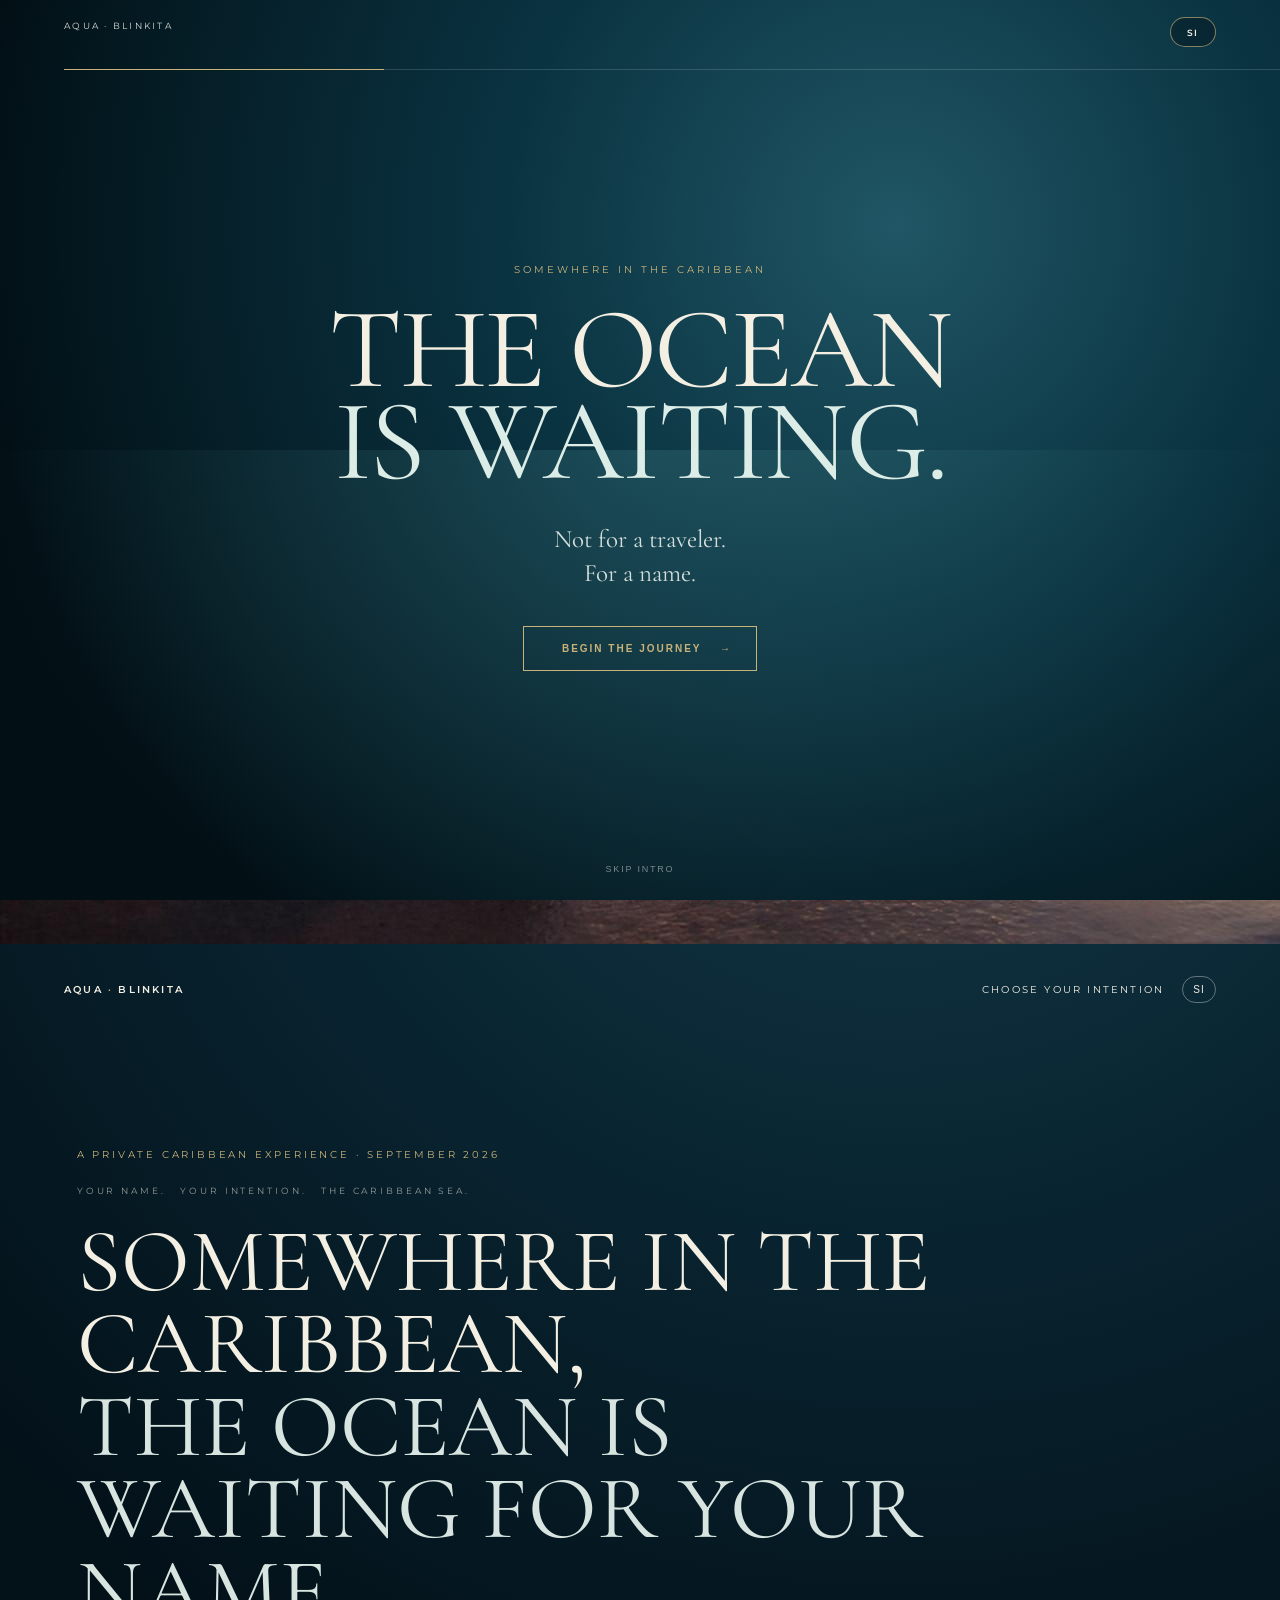
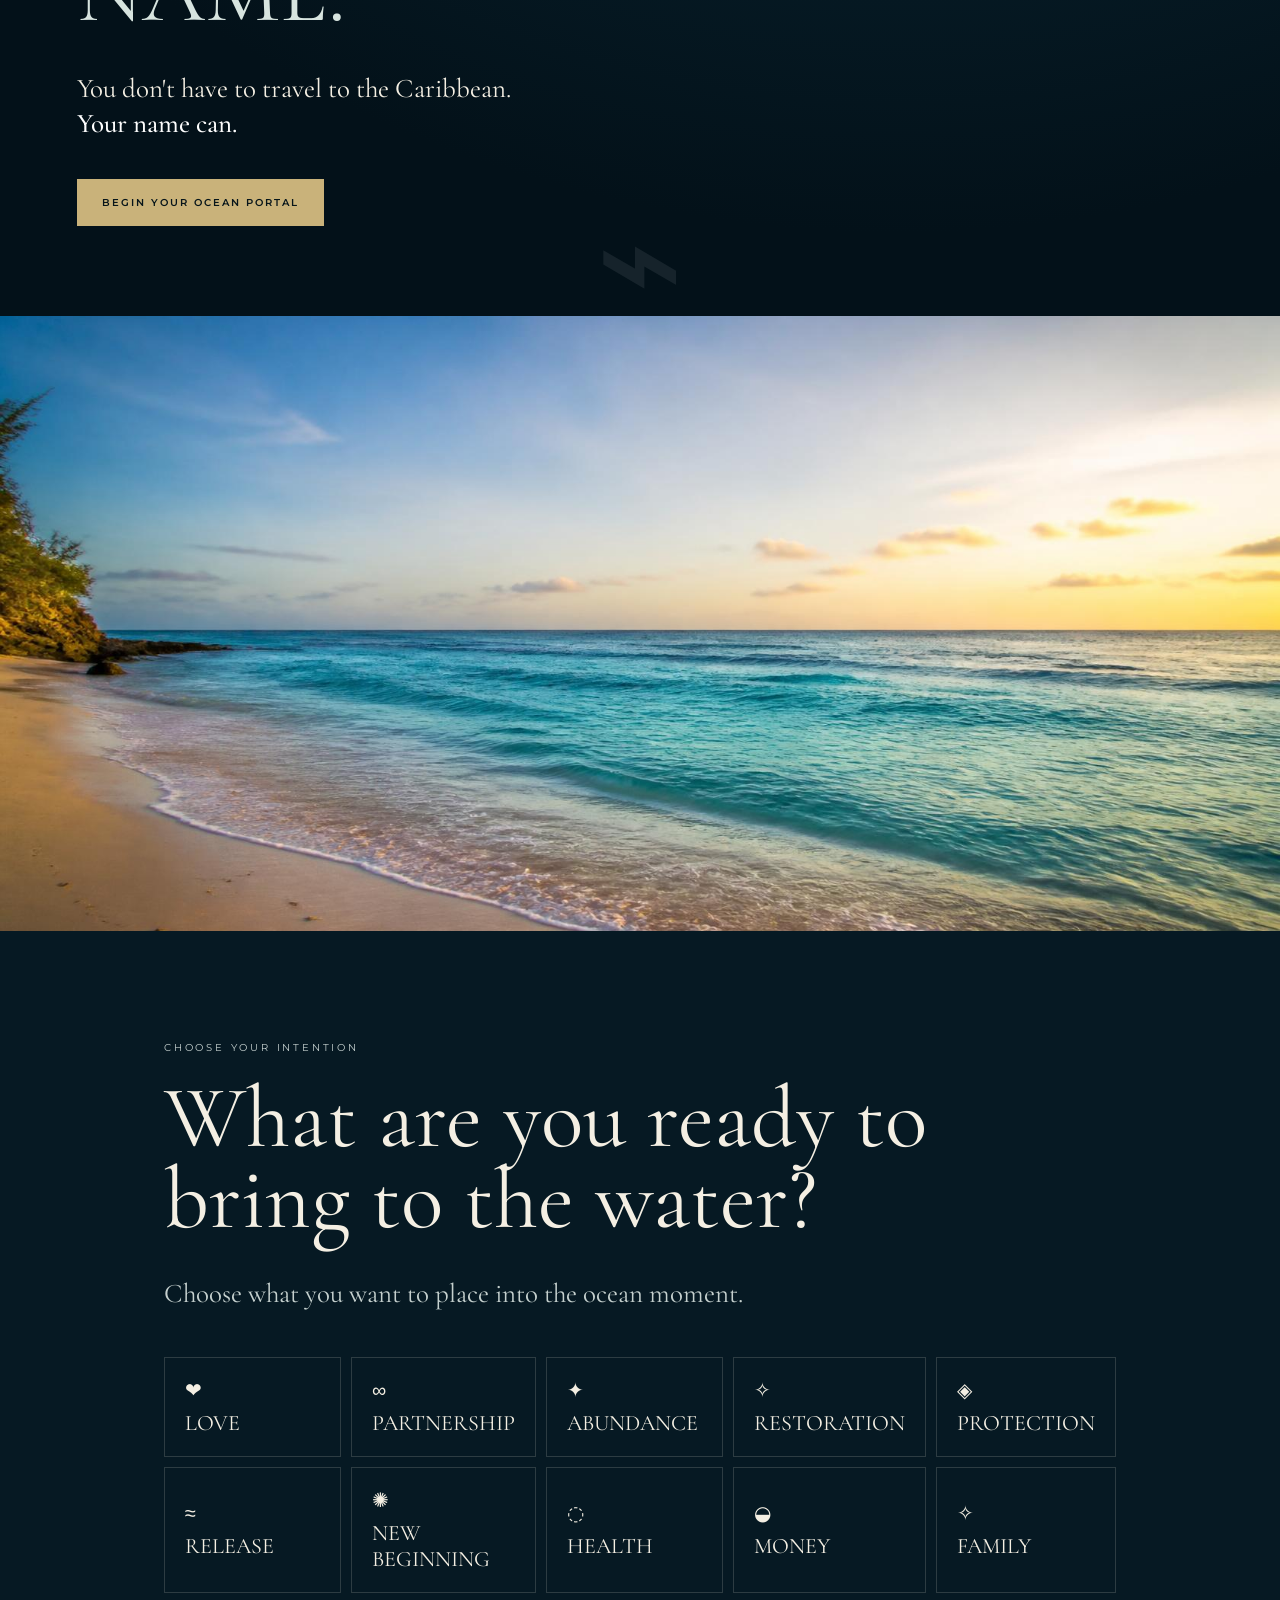
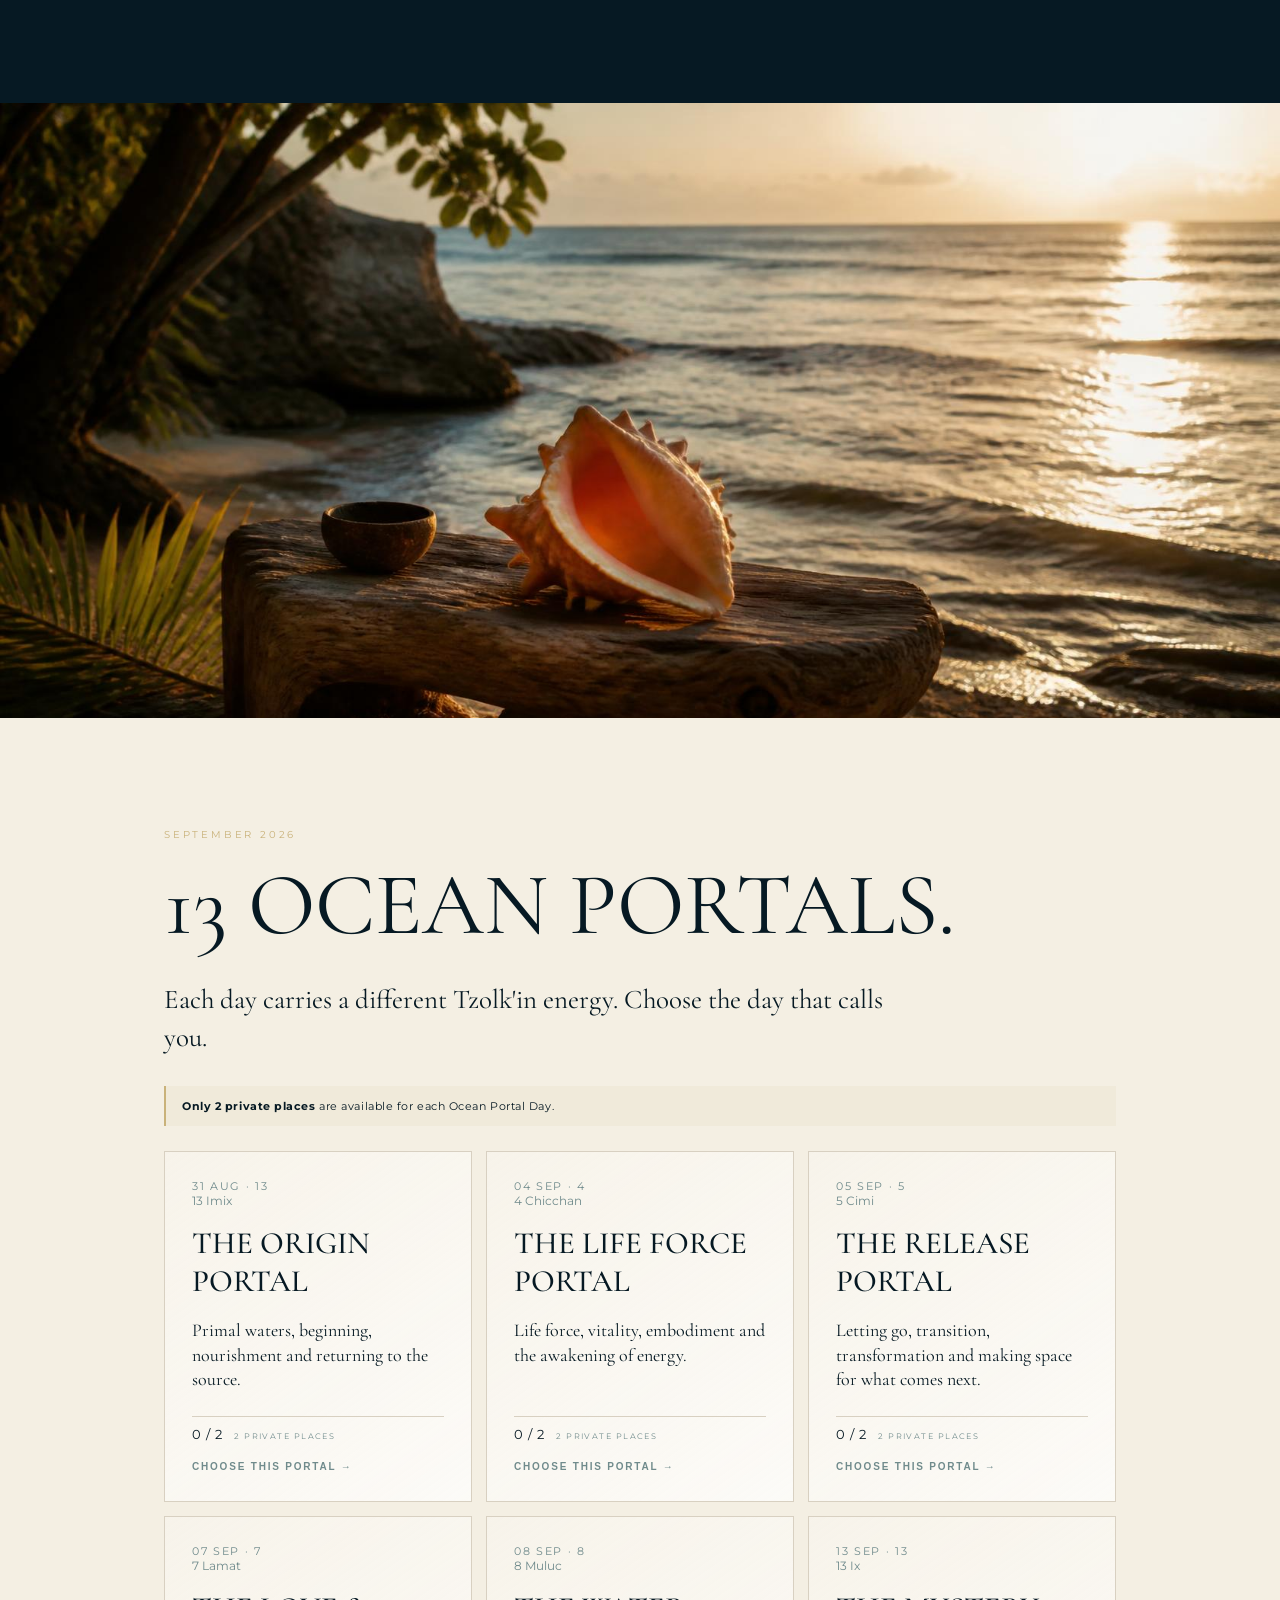
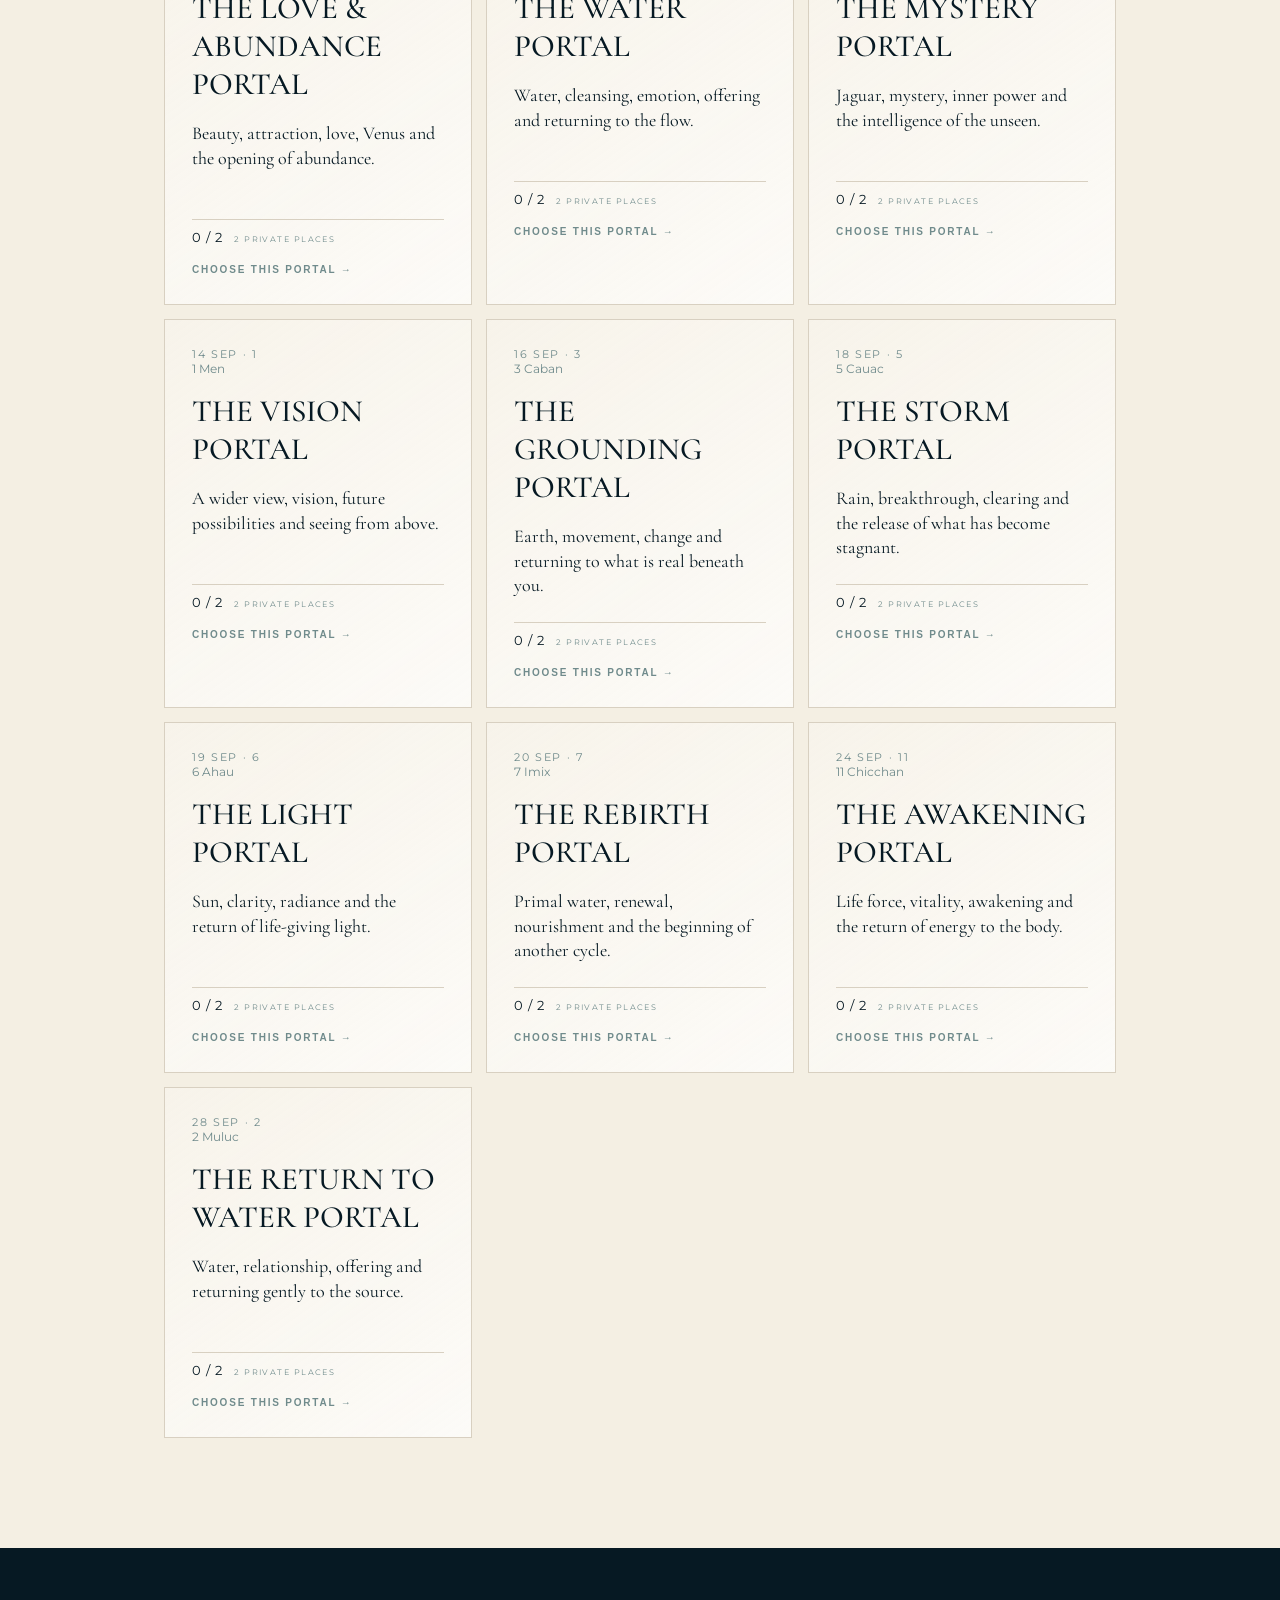
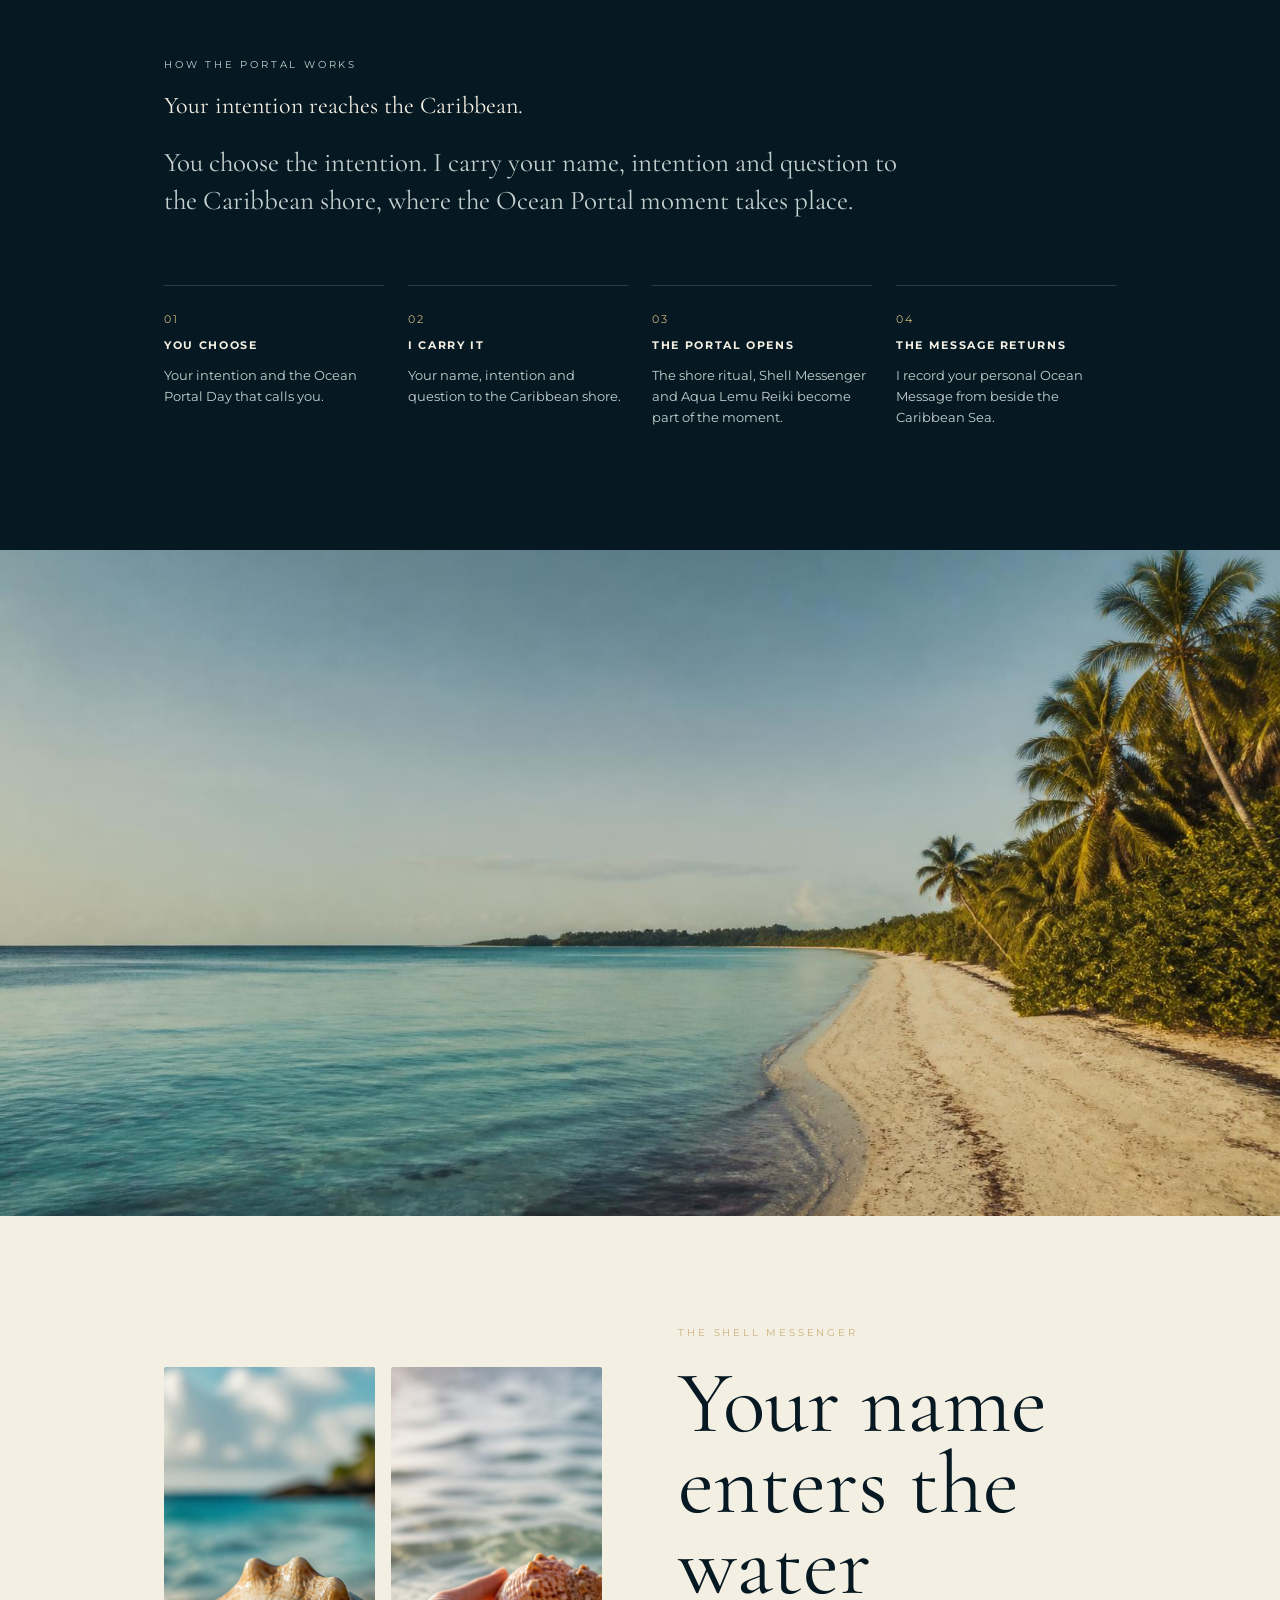
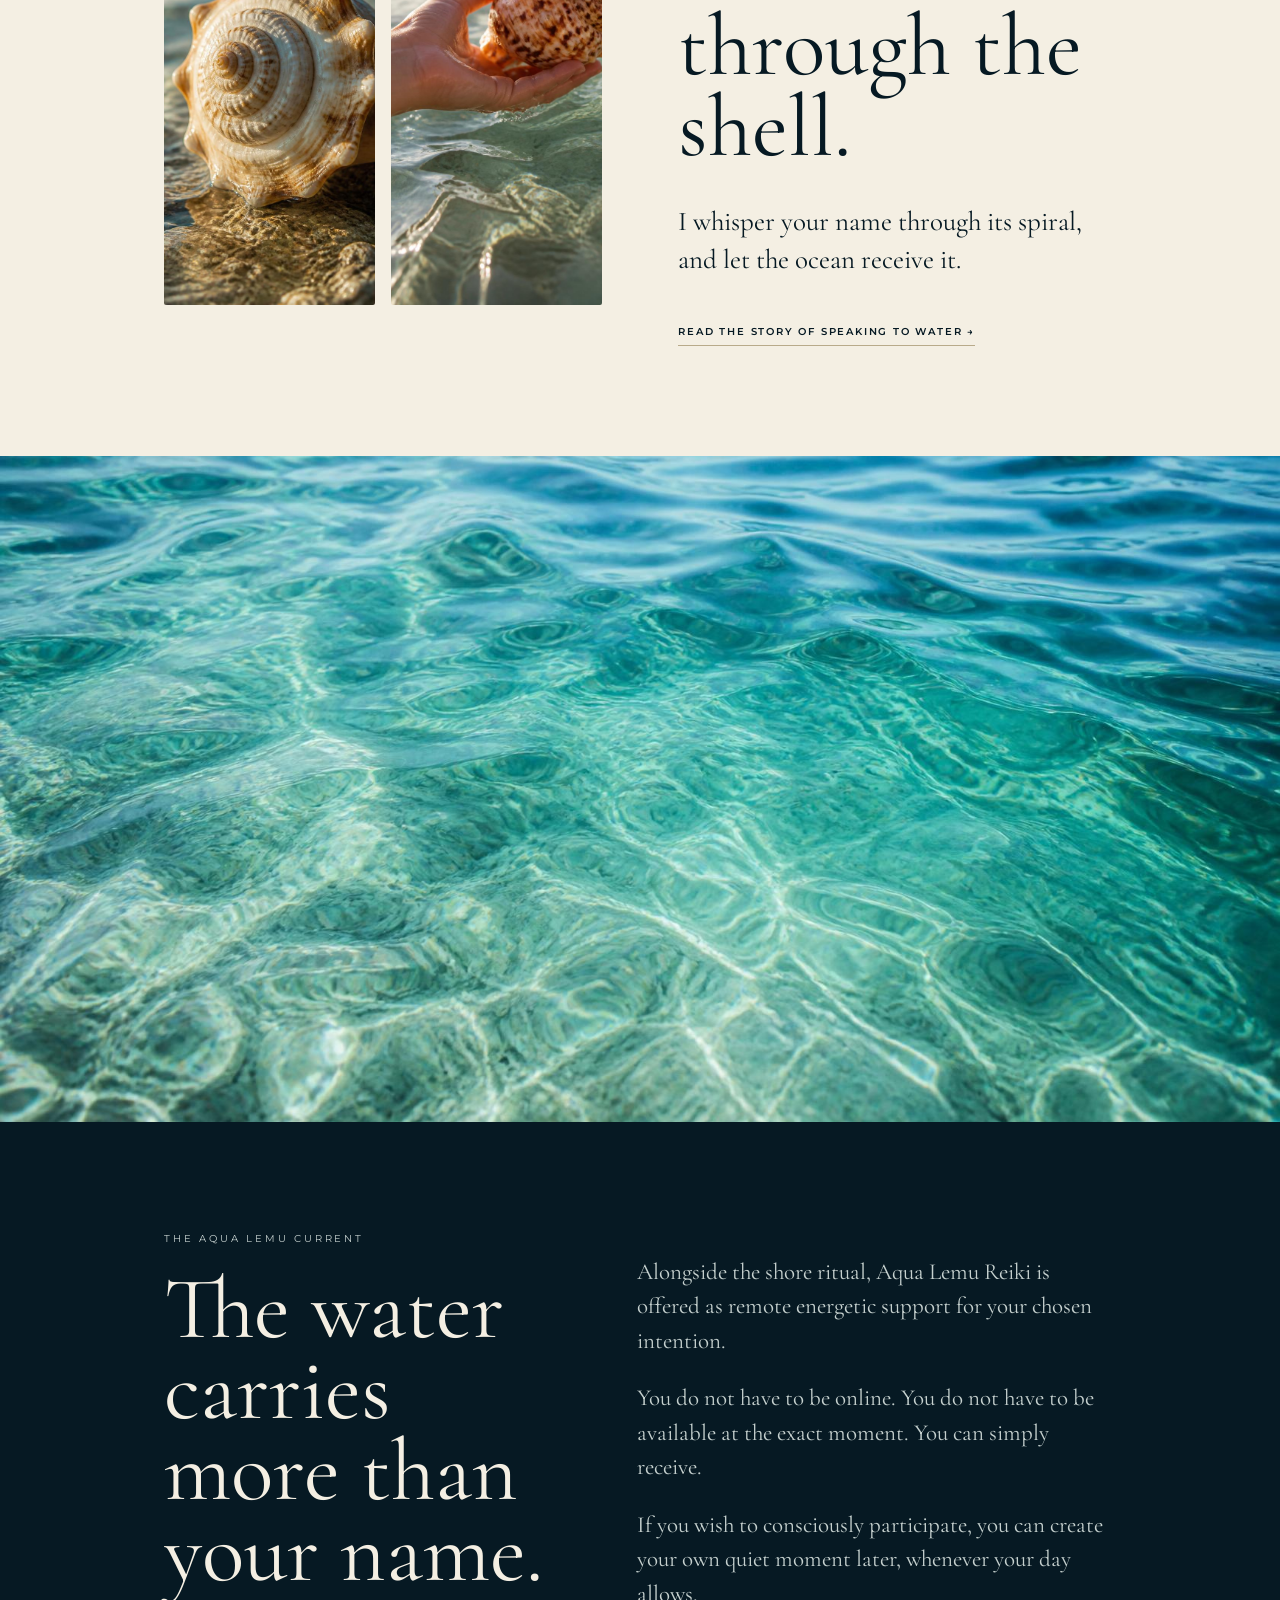
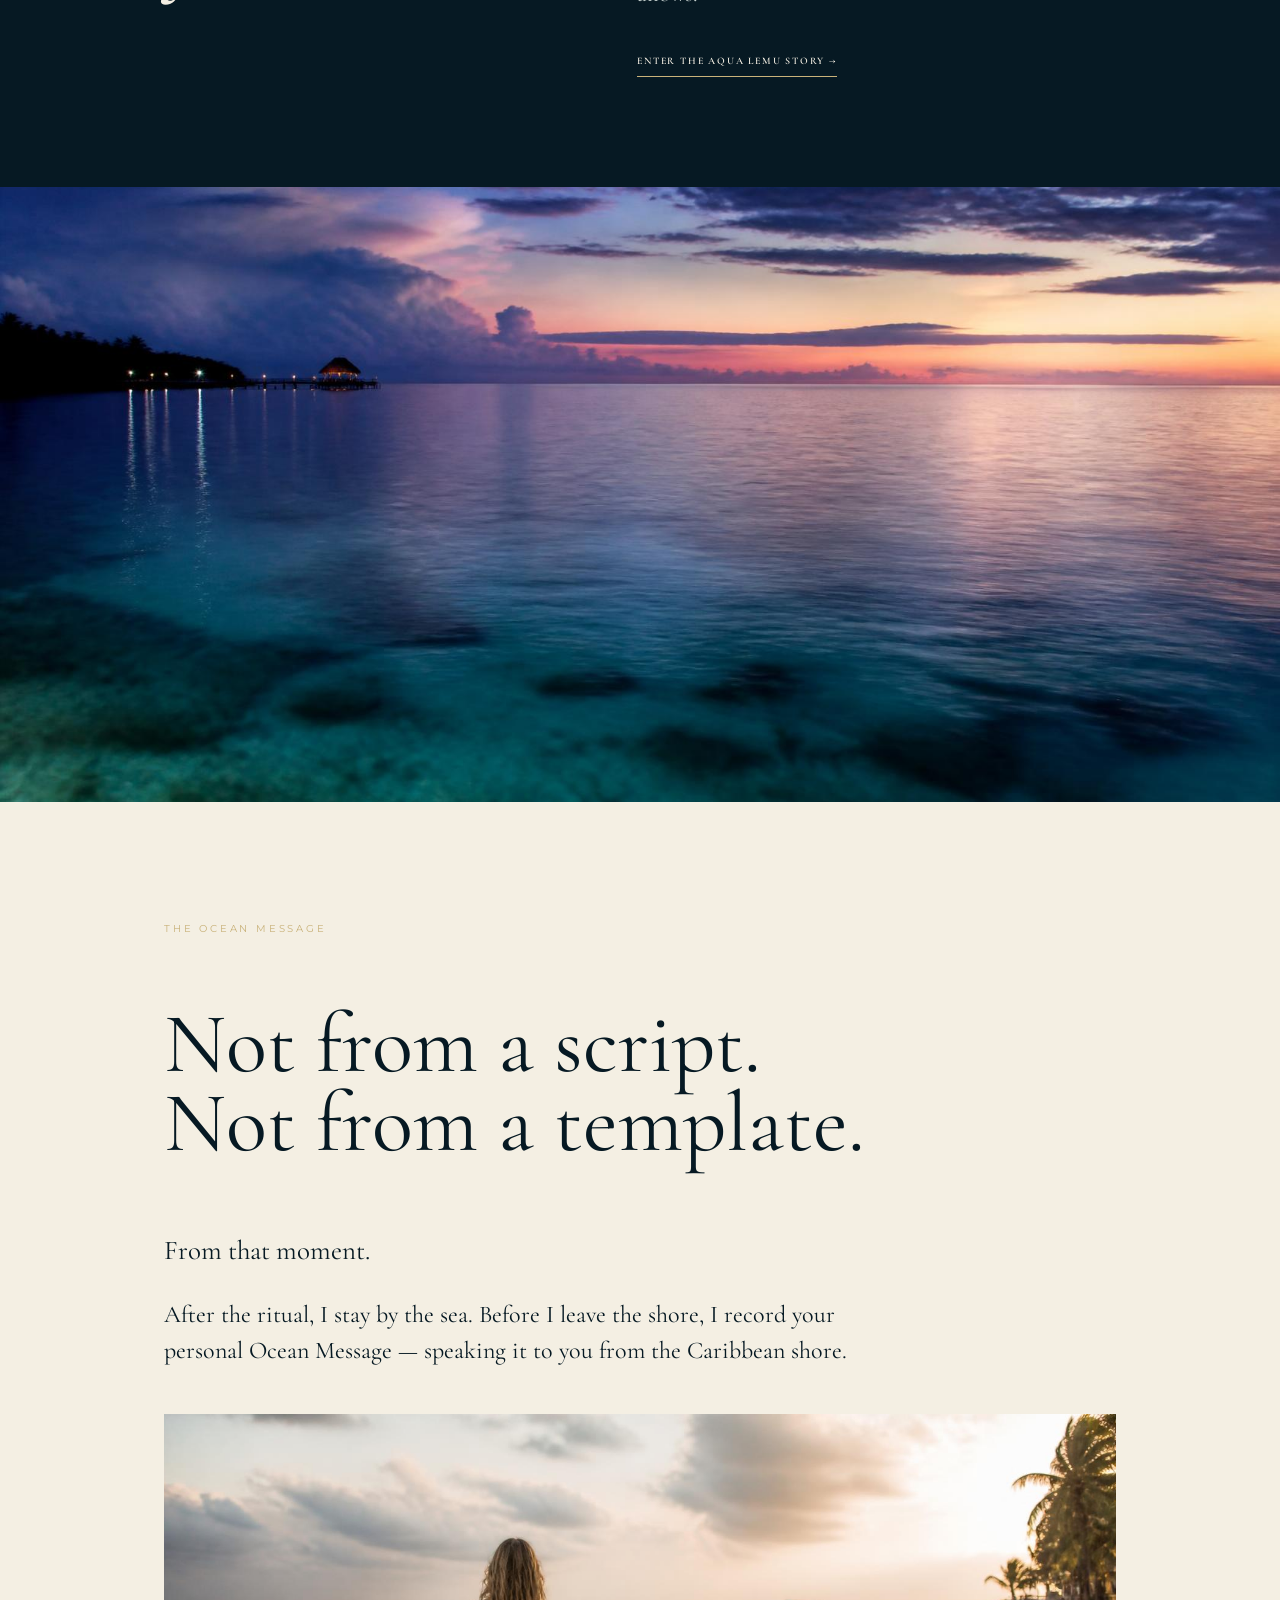
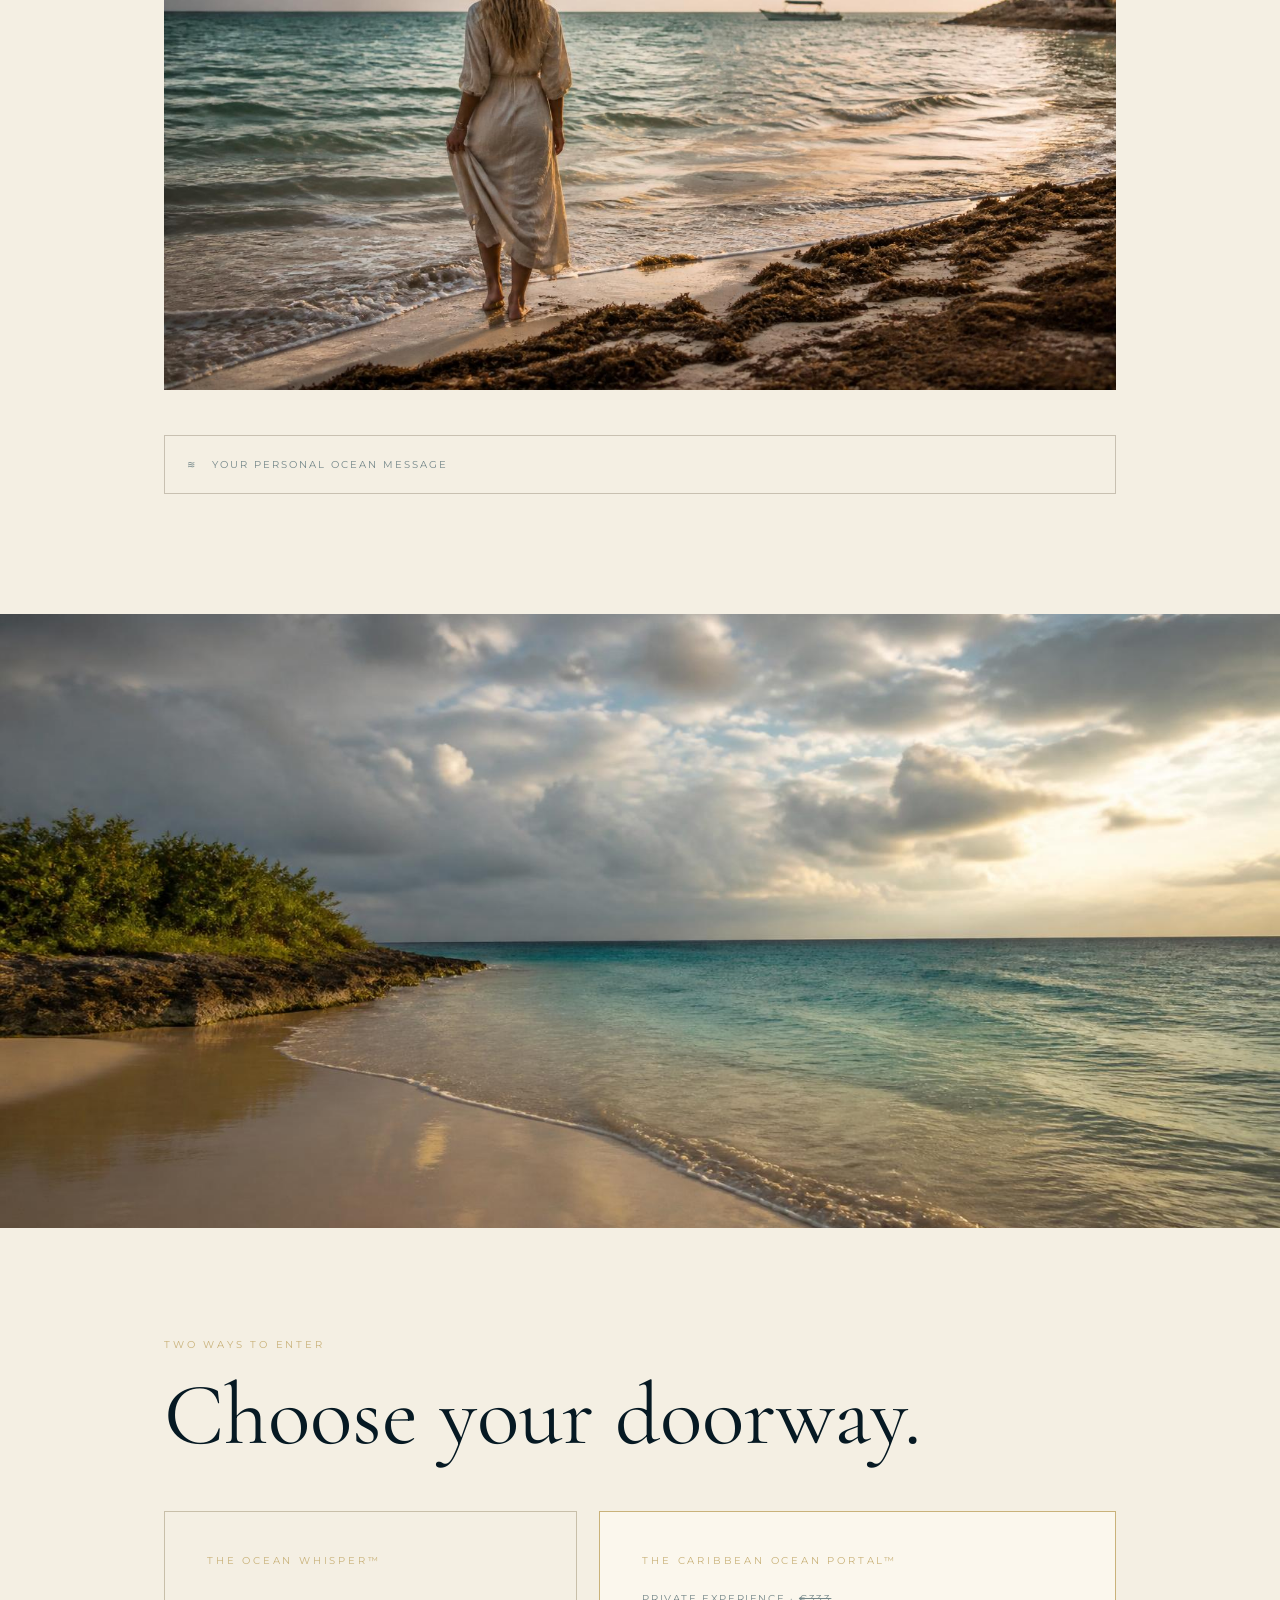
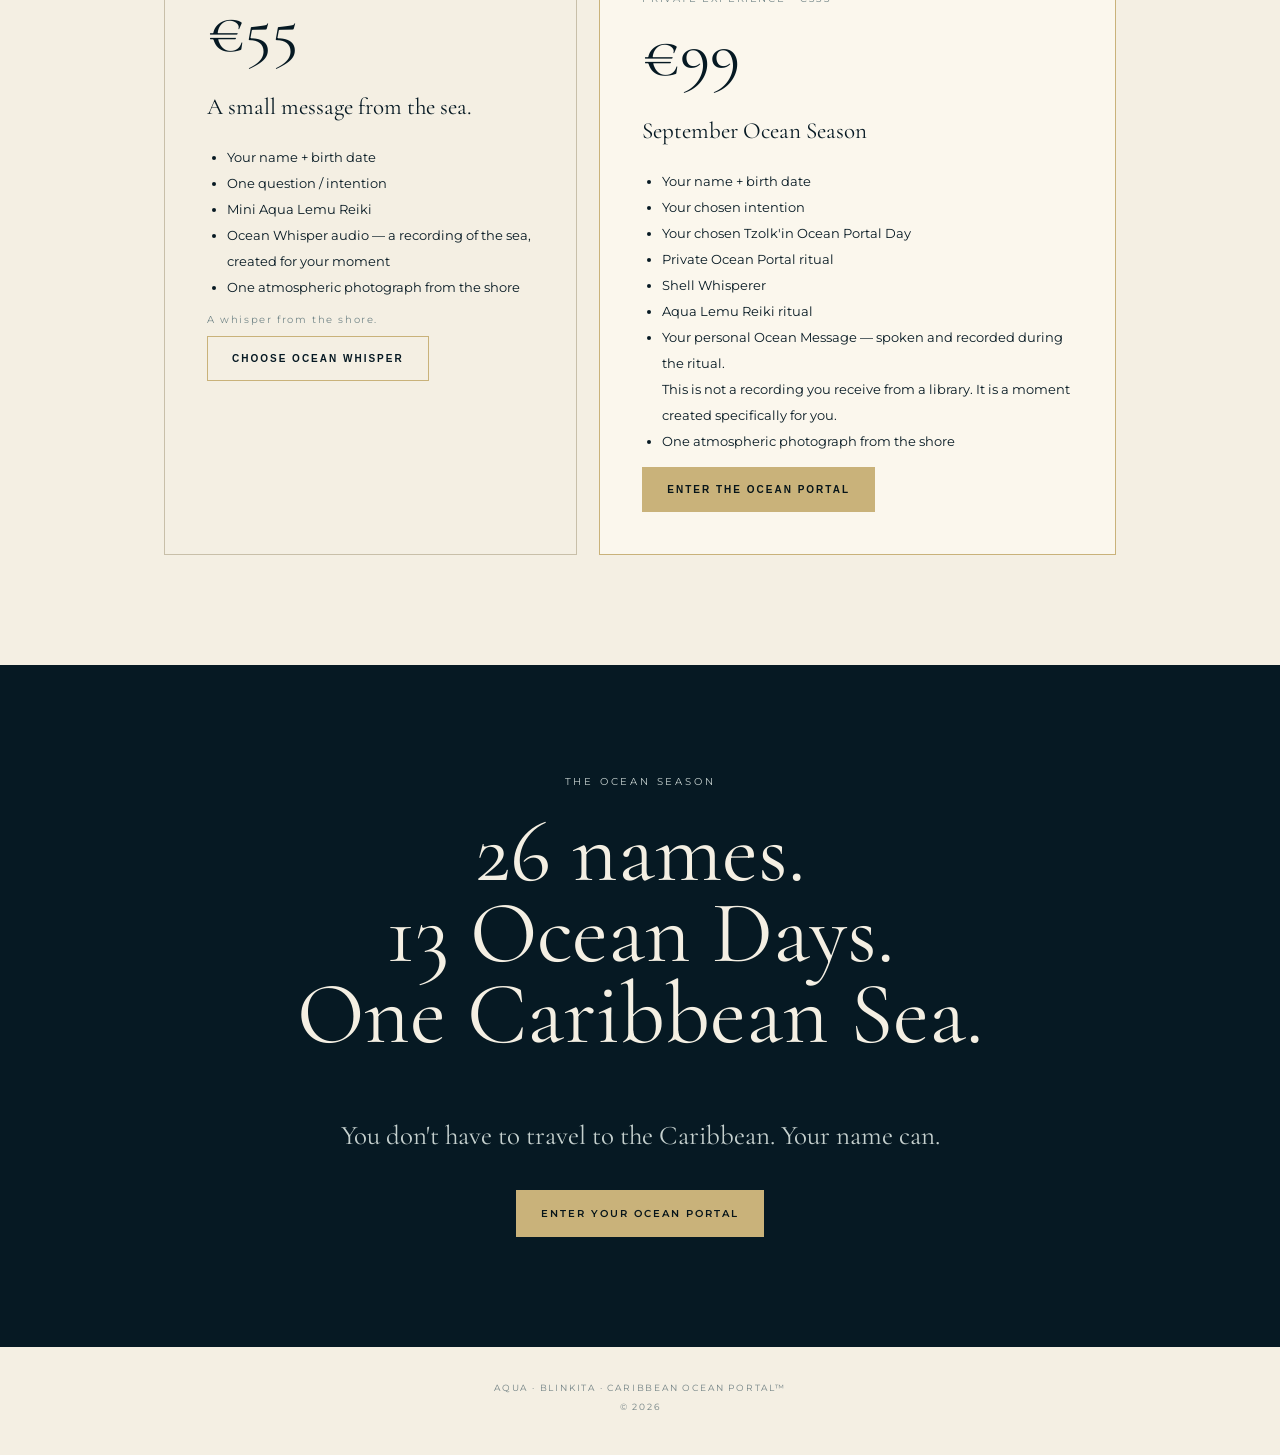
==== commit 3a2e0bfe: "Refine Ocean Portal design and responsive layout" ====
--- a/index.html
+++ b/index.html
@@ -1245,87 +1245,6 @@
 
 <script src="app.js"></script>
 
-<!-- =========================================================
-     THRESHOLD SAFETY HANDLER
-========================================================= -->
-
-<script>
-
-(function(){
-
-  function ready(){
-
-    const threshold =
-      document.getElementById('threshold');
-
-    const skip =
-      document.getElementById('skipThreshold');
-
-    const language =
-      document.getElementById('thresholdLangToggle');
-
-
-    if(skip && threshold){
-
-      skip.onclick = function(){
-
-        threshold.classList.add('leaving');
-
-        threshold.setAttribute(
-          'aria-hidden',
-          'true'
-        );
-
-        document.body.classList.remove(
-          'portal-lock'
-        );
-
-        setTimeout(function(){
-
-          threshold.style.display =
-            'none';
-
-        }, 850);
-
-      };
-
-    }
-
-
-    if(language){
-
-      language.setAttribute(
-        'aria-label',
-        'Switch between English and Slovenian'
-      );
-
-    }
-
-  }
-
-
-  if(
-    document.readyState === 'loading'
-  ){
-
-    document.addEventListener(
-      'DOMContentLoaded',
-      ready,
-      {
-        once:true
-      }
-    );
-
-  }else{
-
-    ready();
-
-  }
-
-})();
-
-</script>
-
 </body>
 </html>
 
@@ -1341,3 +1260,4 @@
 
 
 
+
--- a/style.css
+++ b/style.css
@@ -1388,3 +1388,178 @@
 
 }
 
+
+/* =========================================================
+   AQUA � 13 OCEAN PORTALS
+   SOFT CARIBBEAN PASTELS
+========================================================= */
+
+.portal-card{
+  --portal-bg:#f7f3ea;
+  --portal-border:#d8d0c1;
+  --portal-accent:#708b8c;
+
+  background:linear-gradient(
+    145deg,
+    var(--portal-bg),
+    rgba(255,255,255,.72)
+  );
+
+  border-color:var(--portal-border);
+
+  transition:
+    transform .35s ease,
+    box-shadow .35s ease,
+    border-color .35s ease,
+    background .35s ease;
+}
+
+.portal-card:hover{
+  transform:translateY(-5px);
+
+  border-color:var(--portal-accent);
+
+  box-shadow:
+    0 18px 45px rgba(6,25,35,.08);
+
+  background:
+    linear-gradient(
+      145deg,
+      var(--portal-bg),
+      rgba(255,255,255,.9)
+    );
+}
+
+
+/* 01 � IMIX � PEARL / SEAFOAM */
+.portal-imix{
+  --portal-bg:#edf4ef;
+  --portal-border:#c8ddd4;
+  --portal-accent:#739b91;
+}
+
+
+/* 02 � CHICCHAN � PALE CORAL */
+.portal-chicchan{
+  --portal-bg:#f8e9e4;
+  --portal-border:#e5c8bd;
+  --portal-accent:#c48678;
+}
+
+
+/* 03 � CIMI � DUSTY LILAC */
+.portal-cimi{
+  --portal-bg:#eee9f3;
+  --portal-border:#d5cadf;
+  --portal-accent:#927fa1;
+}
+
+
+/* 04 � LAMAT � SOFT VENUS */
+.portal-lamat{
+  --portal-bg:#f8f0dc;
+  --portal-border:#e6d7aa;
+  --portal-accent:#b59b55;
+}
+
+
+/* 05 � MULUC � WATER BLUE */
+.portal-muluc{
+  --portal-bg:#e4f1f3;
+  --portal-border:#c2dce0;
+  --portal-accent:#6598a0;
+}
+
+
+/* 06 � IX � MISTY JAGUAR */
+.portal-ix{
+  --portal-bg:#e9edf0;
+  --portal-border:#cbd5da;
+  --portal-accent:#657d82;
+}
+
+
+/* 07 � MEN � SKY / HORIZON */
+.portal-men{
+  --portal-bg:#e7eff5;
+  --portal-border:#c7d8e4;
+  --portal-accent:#6d8fa6;
+}
+
+
+/* 08 � CABAN � EARTH SAND */
+.portal-caban{
+  --portal-bg:#f1eadf;
+  --portal-border:#d8cbbb;
+  --portal-accent:#927d68;
+}
+
+
+/* 09 � CAUAC � SOFT STORM */
+.portal-cauac{
+  --portal-bg:#e7edf1;
+  --portal-border:#c8d4dc;
+  --portal-accent:#718996;
+}
+
+
+/* 10 � AHAU � SUNLIT IVORY */
+.portal-ahau{
+  --portal-bg:#faf3dc;
+  --portal-border:#e7d7a7;
+  --portal-accent:#b99b4f;
+}
+
+
+/* 11 � IMIX REBIRTH � AQUA MINT */
+.portal-imix-rebirth{
+  --portal-bg:#e5f2ec;
+  --portal-border:#c5ddd2;
+  --portal-accent:#68988a;
+}
+
+
+/* 12 � CHICCHAN AWAKENING � ROSE WATER */
+.portal-chicchan-awakening{
+  --portal-bg:#f5e7e8;
+  --portal-border:#dfc5c8;
+  --portal-accent:#ad777d;
+}
+
+
+/* 13 � MULUC RETURN � PALE TURQUOISE */
+.portal-muluc-return{
+  --portal-bg:#e2f0ef;
+  --portal-border:#bddbd7;
+  --portal-accent:#5e9995;
+}
+
+
+/* =========================================================
+   PORTAL TYPOGRAPHY
+========================================================= */
+
+.portal-card .date{
+  color:var(--portal-accent);
+}
+
+.portal-card .kin{
+  color:var(--portal-accent);
+}
+
+.portal-card button{
+  color:var(--portal-accent);
+}
+
+.portal-card button:hover{
+  color:var(--navy);
+}
+
+.portal-card .availability{
+  border-color:var(--portal-border);
+}
+
+.portal-card .availability span{
+  color:var(--portal-accent);
+}
+
